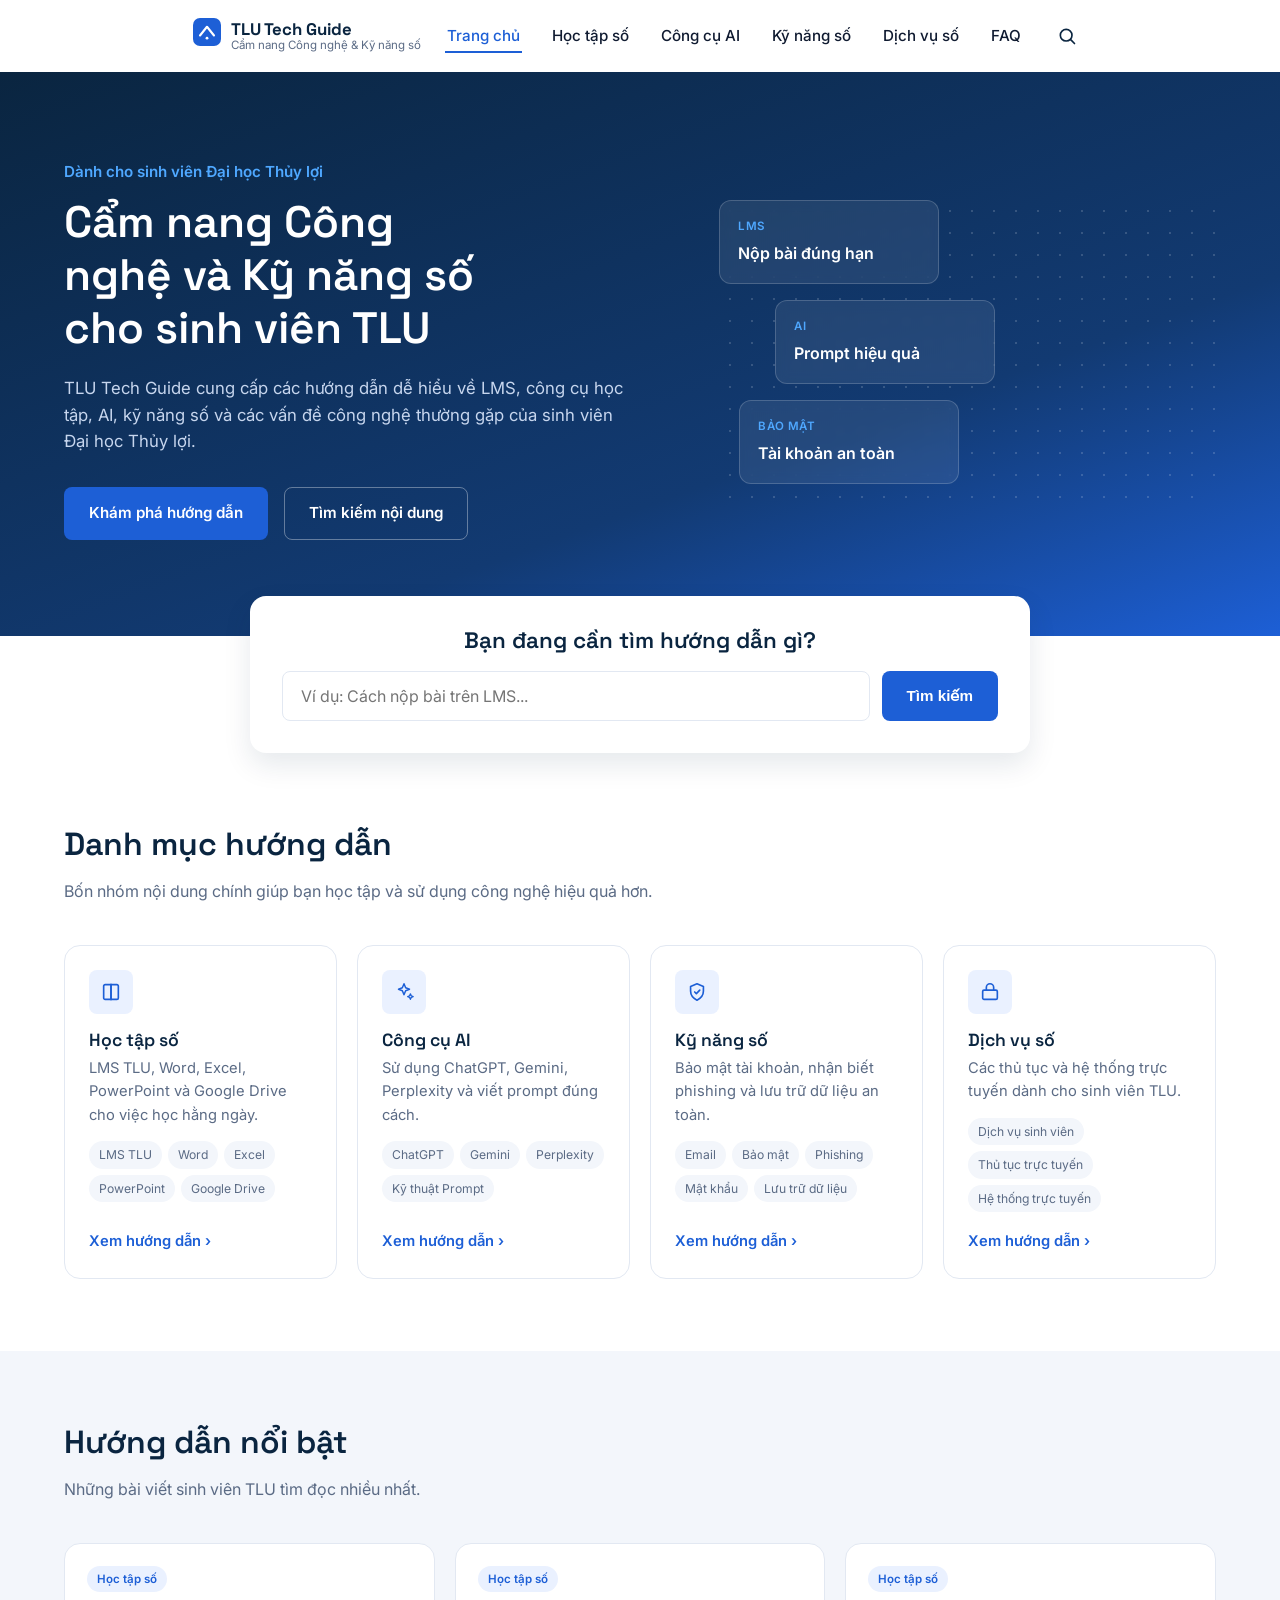
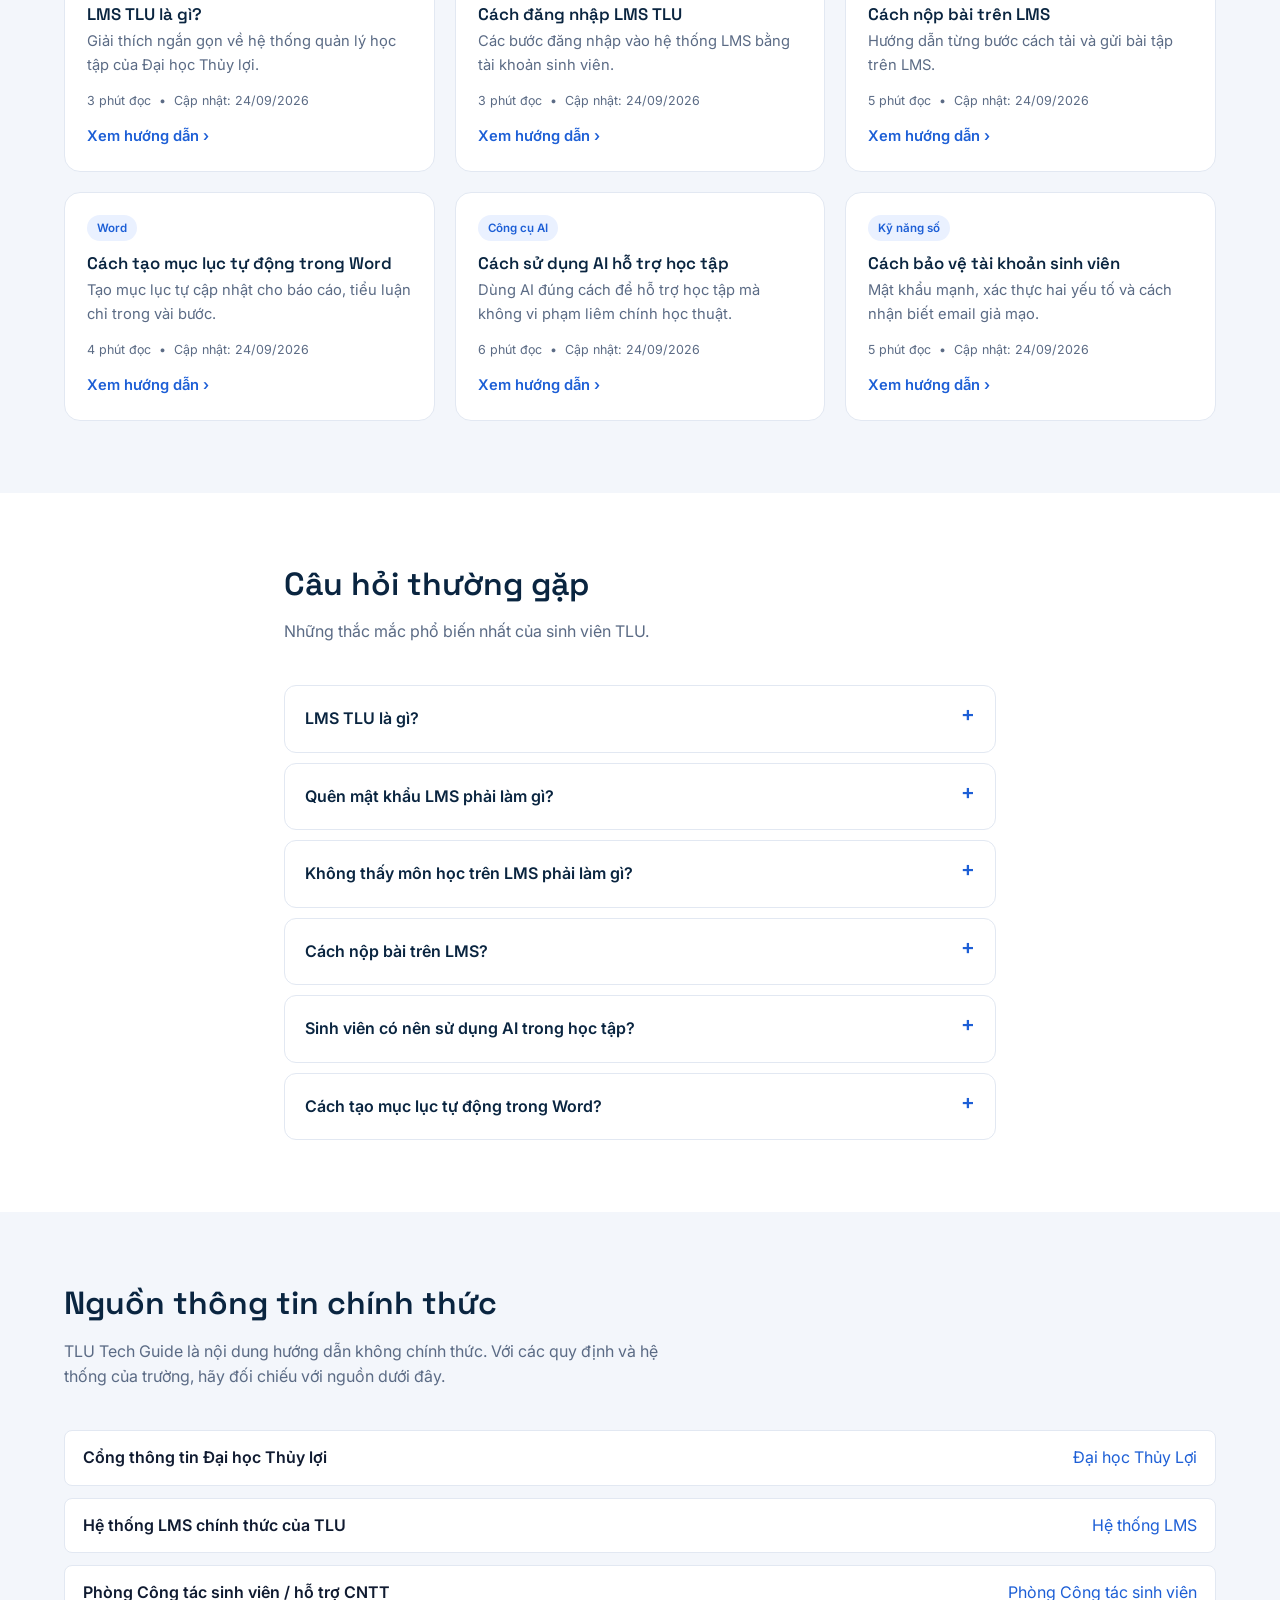
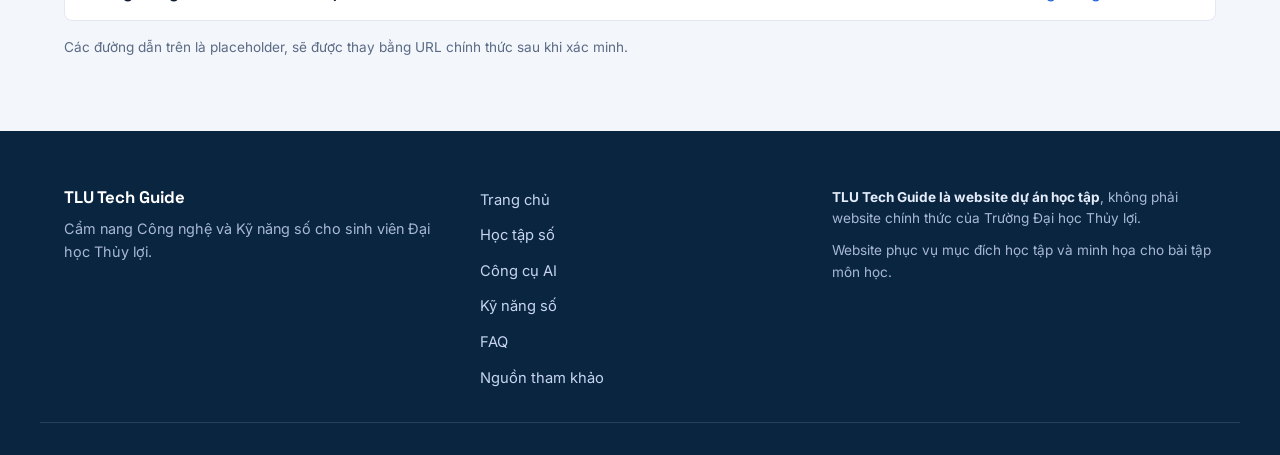
==== index.html @ 8a720990 "Initial website" ====
<!DOCTYPE html>
<html lang="vi">
<head>
  <meta charset="UTF-8">
  <meta name="viewport" content="width=device-width, initial-scale=1.0">
  <title>TLU Tech Guide – Cẩm nang Công nghệ và Kỹ năng số cho sinh viên Đại học Thủy lợi</title>
  <meta name="description" content="TLU Tech Guide cung cấp hướng dẫn dễ hiểu về LMS, Word, Excel, PowerPoint, công cụ AI và kỹ năng số dành cho sinh viên Đại học Thủy lợi.">
  <meta name="robots" content="index, follow">
  <link rel="canonical" href="https://tlu-tech-guide.example/index.html">
  <meta property="og:title" content="TLU Tech Guide – Cẩm nang Công nghệ và Kỹ năng số cho sinh viên TLU">
  <meta property="og:description" content="Hướng dẫn dễ hiểu về LMS, Word, Excel, PowerPoint, công cụ AI và kỹ năng số dành cho sinh viên Đại học Thủy lợi.">
  <meta property="og:type" content="website">
  <meta property="og:url" content="https://tlu-tech-guide.example/index.html">
  <meta property="og:image" content="https://tlu-tech-guide.example/images/og-image.png">
  <meta property="og:locale" content="vi_VN">
  <link rel="preconnect" href="https://fonts.googleapis.com">
  <link rel="preconnect" href="https://fonts.gstatic.com" crossorigin>
  <link href="https://fonts.googleapis.com/css2?family=Space+Grotesk:wght@500;600;700&family=Inter:wght@400;500;600;700&display=swap" rel="stylesheet">
  <link rel="stylesheet" href="css/style.css">

  <!-- Schema.org: WebSite + Organization (theo mục XVI đặc tả GEO) -->
  <script type="application/ld+json">
  {
    "@context": "https://schema.org",
    "@graph": [
      {
        "@type": "WebSite",
        "@id": "https://tlu-tech-guide.example/#website",
        "url": "https://tlu-tech-guide.example/index.html",
        "name": "TLU Tech Guide",
        "alternateName": "Cẩm nang Công nghệ và Kỹ năng số cho sinh viên Đại học Thủy lợi",
        "description": "TLU Tech Guide cung cấp các hướng dẫn dễ hiểu về LMS, công cụ học tập, AI, kỹ năng số và các vấn đề công nghệ thường gặp của sinh viên Đại học Thủy lợi.",
        "inLanguage": "vi",
        "publisher": { "@id": "https://tlu-tech-guide.example/#organization" }
      },
      {
        "@type": "Organization",
        "@id": "https://tlu-tech-guide.example/#organization",
        "name": "TLU Tech Guide",
        "url": "https://tlu-tech-guide.example/index.html",
        "description": "TLU Tech Guide là website dự án học tập, không phải website chính thức của Trường Đại học Thủy lợi."
      }
    ]
  }
  </script>
</head>
<body>

  <!-- ============ HEADER ============ -->
  <header class="site-header" id="siteHeader">
    <div class="container header-inner">
      <a href="index.html" class="logo">
        <span class="logo-mark" aria-hidden="true">
          <svg viewBox="0 0 32 32" width="28" height="28" fill="none">
            <rect width="32" height="32" rx="8" fill="#1D5FD6"/>
            <path d="M8 20 L16 10 L24 20" stroke="#fff" stroke-width="2.4" stroke-linecap="round" stroke-linejoin="round"/>
            <circle cx="16" cy="23" r="1.6" fill="#fff"/>
          </svg>
        </span>
        <span class="logo-text">
          <strong>TLU Tech Guide</strong>
          <small>Cẩm nang Công nghệ &amp; Kỹ năng số</small>
        </span>
      </a>

      <nav class="main-nav" id="mainNav" aria-label="Menu chính">
        <ul>
          <li><a href="index.html" aria-current="page">Trang chủ</a></li>
          <li><a href="pages/lms.html">Học tập số</a></li>
          <li><a href="pages/ai.html">Công cụ AI</a></li>
          <li><a href="pages/digital-skills.html">Kỹ năng số</a></li>
          <li><a href="pages/services.html">Dịch vụ số</a></li>
          <li><a href="pages/faq.html">FAQ</a></li>
        </ul>
      </nav>

      <div class="header-actions">
        <button class="icon-btn" id="searchToggle" aria-label="Mở tìm kiếm" aria-expanded="false" aria-controls="heroSearch">
          <svg viewBox="0 0 24 24" width="20" height="20" fill="none"><circle cx="11" cy="11" r="7" stroke="currentColor" stroke-width="2"/><path d="M21 21l-4.3-4.3" stroke="currentColor" stroke-width="2" stroke-linecap="round"/></svg>
        </button>
        <button class="hamburger" id="hamburgerBtn" aria-label="Mở menu" aria-expanded="false" aria-controls="mainNav">
          <span></span><span></span><span></span>
        </button>
      </div>
    </div>
  </header>

  <main id="mainContent">

    <!-- ============ HERO ============ -->
    <section class="hero">
      <div class="container hero-inner">
        <div class="hero-copy">
          <p class="hero-kicker">Dành cho sinh viên Đại học Thủy lợi</p>
          <h1>Cẩm nang Công nghệ và Kỹ năng số cho sinh viên TLU</h1>
          <p class="hero-desc">
            TLU Tech Guide cung cấp các hướng dẫn dễ hiểu về LMS, công cụ học tập,
            AI, kỹ năng số và các vấn đề công nghệ thường gặp của sinh viên Đại học Thủy lợi.
          </p>
          <div class="hero-cta">
            <a href="#categories" class="btn btn-primary">Khám phá hướng dẫn</a>
            <a href="#heroSearch" class="btn btn-ghost" id="heroSearchLink">Tìm kiếm nội dung</a>
          </div>
        </div>

        <div class="hero-visual" aria-hidden="true">
          <div class="hero-card hero-card--lms">
            <span class="hero-card-label">LMS</span>
            <span class="hero-card-title">Nộp bài đúng hạn</span>
          </div>
          <div class="hero-card hero-card--ai">
            <span class="hero-card-label">AI</span>
            <span class="hero-card-title">Prompt hiệu quả</span>
          </div>
          <div class="hero-card hero-card--sec">
            <span class="hero-card-label">Bảo mật</span>
            <span class="hero-card-title">Tài khoản an toàn</span>
          </div>
          <div class="hero-grid-dots"></div>
        </div>
      </div>
    </section>

    <!-- ============ SEARCH BOX ============ -->
    <section class="search-section" id="heroSearch" aria-labelledby="searchTitle">
      <div class="container">
        <div class="search-box">
          <h2 id="searchTitle">Bạn đang cần tìm hướng dẫn gì?</h2>
          <form class="search-form" id="searchForm" role="search">
            <label for="searchInput" class="sr-only">Tìm kiếm hướng dẫn</label>
            <input
              type="search"
              id="searchInput"
              name="q"
              placeholder="Ví dụ: Cách nộp bài trên LMS..."
              autocomplete="off">
            <button type="submit" class="btn btn-primary">
              Tìm kiếm
            </button>
          </form>
          <div class="search-results" id="searchResults" hidden></div>
        </div>
      </div>
    </section>

    <!-- ============ DANH MỤC CHÍNH ============ -->
    <section class="section" id="categories" aria-labelledby="categoriesTitle">
      <div class="container">
        <div class="section-head">
          <h2 id="categoriesTitle">Danh mục hướng dẫn</h2>
          <p>Bốn nhóm nội dung chính giúp bạn học tập và sử dụng công nghệ hiệu quả hơn.</p>
        </div>

        <div class="category-grid">
          <article class="category-card">
            <span class="category-icon" style="--icon-bg:#EAF1FF; --icon-fg:#1D5FD6;" aria-hidden="true">
              <svg viewBox="0 0 24 24" width="22" height="22" fill="none"><path d="M4 5.5C4 4.7 4.7 4 5.5 4H12v16H5.5C4.7 20 4 19.3 4 18.5V5.5Z" stroke="currentColor" stroke-width="1.8"/><path d="M20 5.5c0-.8-.7-1.5-1.5-1.5H12v16h6.5c.8 0 1.5-.7 1.5-1.5V5.5Z" stroke="currentColor" stroke-width="1.8"/></svg>
            </span>
            <h3>Học tập số</h3>
            <p>LMS TLU, Word, Excel, PowerPoint và Google Drive cho việc học hằng ngày.</p>
            <ul class="category-list">
              <li><a href="pages/lms.html">LMS TLU</a></li><li><a href="pages/word.html">Word</a></li><li><a href="pages/excel.html">Excel</a></li><li><a href="pages/powerpoint.html">PowerPoint</a></li><li><a href="pages/digital-skills.html#sao-luu-du-lieu">Google Drive</a></li>
            </ul>
            <a href="pages/lms.html" class="card-link">Xem hướng dẫn <span aria-hidden="true">›</span></a>
          </article>

          <article class="category-card">
            <span class="category-icon" style="--icon-bg:#EAF1FF; --icon-fg:#1D5FD6;" aria-hidden="true">
              <svg viewBox="0 0 24 24" width="22" height="22" fill="none"><path d="M12 3l1.8 4.4L18 9l-4.2 1.6L12 15l-1.8-4.4L6 9l4.2-1.6L12 3Z" stroke="currentColor" stroke-width="1.6" stroke-linejoin="round"/><path d="M19 14l.9 2.1L22 17l-2.1.9L19 20l-.9-2.1L16 17l2.1-.9L19 14Z" stroke="currentColor" stroke-width="1.4" stroke-linejoin="round"/></svg>
            </span>
            <h3>Công cụ AI</h3>
            <p>Sử dụng ChatGPT, Gemini, Perplexity và viết prompt đúng cách.</p>
            <ul class="category-list">
              <li><a href="pages/ai.html#ai-giup-gi">ChatGPT</a></li><li><a href="pages/ai.html#ai-giup-gi">Gemini</a></li><li><a href="pages/ai.html#ai-giup-gi">Perplexity</a></li><li><a href="pages/ai.html#viet-prompt">Kỹ thuật Prompt</a></li>
            </ul>
            <a href="pages/ai.html" class="card-link">Xem hướng dẫn <span aria-hidden="true">›</span></a>
          </article>

          <article class="category-card">
            <span class="category-icon" style="--icon-bg:#EAF1FF; --icon-fg:#1D5FD6;" aria-hidden="true">
              <svg viewBox="0 0 24 24" width="22" height="22" fill="none"><path d="M12 3l7 3v5c0 4.5-3 8-7 10-4-2-7-5.5-7-10V6l7-3Z" stroke="currentColor" stroke-width="1.8" stroke-linejoin="round"/><path d="M9.5 12l1.8 1.8L15 10" stroke="currentColor" stroke-width="1.8" stroke-linecap="round" stroke-linejoin="round"/></svg>
            </span>
            <h3>Kỹ năng số</h3>
            <p>Bảo mật tài khoản, nhận biết phishing và lưu trữ dữ liệu an toàn.</p>
            <ul class="category-list">
              <li><a href="pages/digital-skills.html#nhan-biet-phishing">Email</a></li><li><a href="pages/digital-skills.html#xac-thuc-hai-yeu-to">Bảo mật</a></li><li><a href="pages/digital-skills.html#nhan-biet-phishing">Phishing</a></li><li><a href="pages/digital-skills.html#mat-khau-manh">Mật khẩu</a></li><li><a href="pages/digital-skills.html#sao-luu-du-lieu">Lưu trữ dữ liệu</a></li>
            </ul>
            <a href="pages/digital-skills.html" class="card-link">Xem hướng dẫn <span aria-hidden="true">›</span></a>
          </article>

          <article class="category-card">
            <span class="category-icon" style="--icon-bg:#EAF1FF; --icon-fg:#1D5FD6;" aria-hidden="true">
              <svg viewBox="0 0 24 24" width="22" height="22" fill="none"><rect x="4" y="10" width="16" height="10" rx="1.5" stroke="currentColor" stroke-width="1.8"/><path d="M8 10V7a4 4 0 0 1 8 0v3" stroke="currentColor" stroke-width="1.8"/></svg>
            </span>
            <h3>Dịch vụ số</h3>
            <p>Các thủ tục và hệ thống trực tuyến dành cho sinh viên TLU.</p>
            <ul class="category-list">
              <li><a href="pages/services.html#dich-vu-sinh-vien">Dịch vụ sinh viên</a></li><li><a href="pages/services.html#thu-tuc-truc-tuyen">Thủ tục trực tuyến</a></li><li><a href="pages/services.html#he-thong-truc-tuyen">Hệ thống trực tuyến</a></li>
            </ul>
            <a href="pages/services.html" class="card-link">Xem hướng dẫn <span aria-hidden="true">›</span></a>
          </article>
        </div>
      </div>
    </section>

    <!-- ============ HƯỚNG DẪN NỔI BẬT ============ -->
    <section class="section section-alt" id="featured" aria-labelledby="featuredTitle">
      <div class="container">
        <div class="section-head">
          <h2 id="featuredTitle">Hướng dẫn nổi bật</h2>
          <p>Những bài viết sinh viên TLU tìm đọc nhiều nhất.</p>
        </div>

        <div class="guide-grid" id="guideGrid">
          <!-- Cards được liệt kê tĩnh tại đây; đồng thời là dữ liệu để JS tìm kiếm -->
          <article class="guide-card" data-category="Học tập số" data-title="LMS TLU là gì?" data-keywords="lms tlu hệ thống học tập trực tuyến" data-url="pages/lms.html">
            <span class="guide-tag">Học tập số</span>
            <h3><a href="pages/lms.html">LMS TLU là gì?</a></h3>
            <p>Giải thích ngắn gọn về hệ thống quản lý học tập của Đại học Thủy lợi.</p>
            <div class="guide-meta">
              <span>3 phút đọc</span><span aria-hidden="true">•</span><span>Cập nhật: 24/09/2026</span>
            </div>
            <a href="pages/lms.html" class="card-link">Xem hướng dẫn <span aria-hidden="true">›</span></a>
          </article>

          <article class="guide-card" data-category="Học tập số" data-title="Cách đăng nhập LMS TLU" data-keywords="lms đăng nhập tài khoản sinh viên" data-url="pages/lms.html">
            <span class="guide-tag">Học tập số</span>
            <h3><a href="pages/lms.html">Cách đăng nhập LMS TLU</a></h3>
            <p>Các bước đăng nhập vào hệ thống LMS bằng tài khoản sinh viên.</p>
            <div class="guide-meta">
              <span>3 phút đọc</span><span aria-hidden="true">•</span><span>Cập nhật: 24/09/2026</span>
            </div>
            <a href="pages/lms.html" class="card-link">Xem hướng dẫn <span aria-hidden="true">›</span></a>
          </article>

          <article class="guide-card" data-category="Học tập số" data-title="Cách nộp bài trên LMS" data-keywords="nộp bài lms bài tập upload" data-url="pages/lms.html">
            <span class="guide-tag">Học tập số</span>
            <h3><a href="pages/lms.html">Cách nộp bài trên LMS</a></h3>
            <p>Hướng dẫn từng bước cách tải và gửi bài tập trên LMS.</p>
            <div class="guide-meta">
              <span>5 phút đọc</span><span aria-hidden="true">•</span><span>Cập nhật: 24/09/2026</span>
            </div>
            <a href="pages/lms.html" class="card-link">Xem hướng dẫn <span aria-hidden="true">›</span></a>
          </article>

          <article class="guide-card" data-category="Word" data-title="Cách tạo mục lục tự động trong Word" data-keywords="word mục lục tự động table of contents" data-url="pages/word.html">
            <span class="guide-tag">Word</span>
            <h3><a href="pages/word.html">Cách tạo mục lục tự động trong Word</a></h3>
            <p>Tạo mục lục tự cập nhật cho báo cáo, tiểu luận chỉ trong vài bước.</p>
            <div class="guide-meta">
              <span>4 phút đọc</span><span aria-hidden="true">•</span><span>Cập nhật: 24/09/2026</span>
            </div>
            <a href="pages/word.html" class="card-link">Xem hướng dẫn <span aria-hidden="true">›</span></a>
          </article>

          <article class="guide-card" data-category="Công cụ AI" data-title="Cách sử dụng AI hỗ trợ học tập" data-keywords="ai chatgpt gemini học tập prompt" data-url="pages/ai.html">
            <span class="guide-tag">Công cụ AI</span>
            <h3><a href="pages/ai.html">Cách sử dụng AI hỗ trợ học tập</a></h3>
            <p>Dùng AI đúng cách để hỗ trợ học tập mà không vi phạm liêm chính học thuật.</p>
            <div class="guide-meta">
              <span>6 phút đọc</span><span aria-hidden="true">•</span><span>Cập nhật: 24/09/2026</span>
            </div>
            <a href="pages/ai.html" class="card-link">Xem hướng dẫn <span aria-hidden="true">›</span></a>
          </article>

          <article class="guide-card" data-category="Kỹ năng số" data-title="Cách bảo vệ tài khoản sinh viên" data-keywords="bảo mật tài khoản mật khẩu phishing xác thực hai yếu tố" data-url="pages/digital-skills.html">
            <span class="guide-tag">Kỹ năng số</span>
            <h3><a href="pages/digital-skills.html">Cách bảo vệ tài khoản sinh viên</a></h3>
            <p>Mật khẩu mạnh, xác thực hai yếu tố và cách nhận biết email giả mạo.</p>
            <div class="guide-meta">
              <span>5 phút đọc</span><span aria-hidden="true">•</span><span>Cập nhật: 24/09/2026</span>
            </div>
            <a href="pages/digital-skills.html" class="card-link">Xem hướng dẫn <span aria-hidden="true">›</span></a>
          </article>
        </div>
      </div>
    </section>

    <!-- ============ FAQ ============ -->
    <section class="section" id="faq" aria-labelledby="faqTitle">
      <div class="container container-narrow">
        <div class="section-head">
          <h2 id="faqTitle">Câu hỏi thường gặp</h2>
          <p>Những thắc mắc phổ biến nhất của sinh viên TLU.</p>
        </div>

        <div class="faq-list" id="faqList">
          <details class="faq-item" data-keywords="lms tlu là gì">
            <summary>LMS TLU là gì?</summary>
            <p>LMS TLU là hệ thống quản lý học tập trực tuyến của Đại học Thủy lợi, nơi sinh viên xem tài liệu, làm bài tập và theo dõi môn học. <em>[CẦN XÁC MINH VỚI NGUỒN CHÍNH THỨC]</em></p>
          </details>
          <details class="faq-item" data-keywords="quên mật khẩu lms">
            <summary>Quên mật khẩu LMS phải làm gì?</summary>
            <p>Sử dụng chức năng khôi phục mật khẩu trên trang đăng nhập LMS, hoặc liên hệ đơn vị hỗ trợ CNTT của trường. <em>[CẦN XÁC MINH VỚI NGUỒN CHÍNH THỨC]</em></p>
          </details>
          <details class="faq-item" data-keywords="không thấy môn học lms">
            <summary>Không thấy môn học trên LMS phải làm gì?</summary>
            <p>Kiểm tra lại thời khóa biểu, tải lại trang, hoặc liên hệ giảng viên/phòng đào tạo nếu môn học vẫn chưa hiển thị.</p>
          </details>
          <details class="faq-item" data-keywords="cách nộp bài lms">
            <summary>Cách nộp bài trên LMS?</summary>
            <p>Vào đúng môn học, chọn bài tập cần nộp, tải file lên và xác nhận nộp bài trước thời hạn quy định.</p>
          </details>
          <details class="faq-item" data-keywords="sinh viên có nên sử dụng ai">
            <summary>Sinh viên có nên sử dụng AI trong học tập?</summary>
            <p>Có thể, nếu dùng để hỗ trợ hiểu bài và tra cứu. Không nên dùng AI để làm thay toàn bộ bài tập, và luôn kiểm tra lại thông tin AI cung cấp.</p>
          </details>
          <details class="faq-item" data-keywords="mục lục tự động word">
            <summary>Cách tạo mục lục tự động trong Word?</summary>
            <p>Đặt Heading cho các tiêu đề, sau đó vào thẻ References &gt; Table of Contents để chèn mục lục tự động.</p>
          </details>
        </div>
      </div>
    </section>

    <!-- ============ NGUỒN THÔNG TIN CHÍNH THỨC ============ -->
    <section class="section section-alt" id="official-sources" aria-labelledby="sourcesTitle">
      <div class="container">
        <div class="section-head">
          <h2 id="sourcesTitle">Nguồn thông tin chính thức</h2>
          <p>TLU Tech Guide là nội dung hướng dẫn không chính thức. Với các quy định và hệ thống của trường, hãy đối chiếu với nguồn dưới đây.</p>
        </div>

        <ul class="source-list">
          <li>
            <span class="source-name">Cổng thông tin Đại học Thủy lợi</span>
            <a href="https://tlu.edu.vn/">Đại học Thủy Lợi</a>
          </li>
          <li>
            <span class="source-name">Hệ thống LMS chính thức của TLU</span>
            <a href="https://lms.tlu.edu.vn/login/index.php">Hệ thống LMS</a>
          </li>
          <li>
            <span class="source-name">Phòng Công tác sinh viên / hỗ trợ CNTT</span>
            <a href="https://tlu.edu.vn/phong-cong-tac-chinh-tri-va-quan-ly-sinh-vien-42888/">Phòng Công tác sinh viên</a>
          </li>
        </ul>
        <p class="source-note">Các đường dẫn trên là placeholder, sẽ được thay bằng URL chính thức sau khi xác minh.</p>
      </div>
    </section>

  </main>

  <!-- ============ FOOTER ============ -->
  <footer class="site-footer">
    <div class="container footer-inner">
      <div class="footer-brand">
        <span class="logo-text">
          <strong>TLU Tech Guide</strong>
        </span>
        <p>Cẩm nang Công nghệ và Kỹ năng số cho sinh viên Đại học Thủy lợi.</p>
      </div>

      <nav class="footer-nav" aria-label="Liên kết footer">
        <ul>
          <li><a href="index.html">Trang chủ</a></li>
          <li><a href="pages/lms.html">Học tập số</a></li>
          <li><a href="pages/ai.html">Công cụ AI</a></li>
          <li><a href="pages/digital-skills.html">Kỹ năng số</a></li>
          <li><a href="pages/faq.html">FAQ</a></li>
          <li><a href="pages/sources.html">Nguồn tham khảo</a></li>
        </ul>
      </nav>

      <div class="footer-disclaimer">
        <p><strong>TLU Tech Guide là website dự án học tập</strong>, không phải website chính thức của Trường Đại học Thủy lợi.</p>
        <p>Website phục vụ mục đích học tập và minh họa cho bài tập môn học.</p>
      </div>
    </div>
  </footer>

  <script src="js/data.js"></script>
  <script src="js/script.js"></script>
</body>
</html>
---- css/style.css ----
/* ==========================================================================
   TLU TECH GUIDE — style.css
   Mục lục:
   1. Reset & biến (variables)
   2. Bố cục chung (container, section)
   3. Header & navigation
   4. Hero section
   5. Search box
   6. Category cards
   7. Guide cards (hướng dẫn nổi bật)
   8. FAQ accordion
   9. Official sources
   10. Footer
   11. Buttons & tiện ích dùng chung
   12. Responsive (tablet / mobile)
   ========================================================================== */

/* 1. RESET & BIẾN
   ========================================================================== */
:root {
  /* Màu chủ đạo: xanh dương + trắng (theo yêu cầu đề bài) */
  --color-navy: #0A2540;      /* nền tối, header/footer */
  --color-blue: #1D5FD6;      /* màu nhấn chính (CTA, link) */
  --color-sky: #4FA8FF;       /* màu nhấn phụ, hover */
  --color-bg: #F3F6FB;        /* nền xám xanh rất nhạt */
  --color-white: #FFFFFF;
  --color-ink: #101B31;       /* màu chữ chính */
  --color-muted: #5B6B85;     /* màu chữ phụ */
  --color-border: #E2E8F2;

  --font-head: 'Space Grotesk', 'Inter', sans-serif;
  --font-body: 'Inter', -apple-system, BlinkMacSystemFont, sans-serif;

  --radius-sm: 8px;
  --radius-md: 12px;
  --radius-lg: 16px;

  --shadow-sm: 0 1px 3px rgba(10, 37, 64, 0.08);
  --shadow-md: 0 12px 28px rgba(10, 37, 64, 0.10);

  --container-w: 1200px;
  --header-h: 72px;
}

* , *::before, *::after { box-sizing: border-box; }

html { scroll-behavior: smooth; scroll-padding-top: calc(var(--header-h) + 12px); }

body {
  margin: 0;
  font-family: var(--font-body);
  color: var(--color-ink);
  background: var(--color-white);
  line-height: 1.6;
  -webkit-font-smoothing: antialiased;
}

h1, h2, h3, h4 {
  font-family: var(--font-head);
  color: var(--color-navy);
  line-height: 1.2;
  margin: 0 0 0.5em;
  font-weight: 600;
}

p { margin: 0 0 1em; color: var(--color-muted); }
ul { list-style: none; margin: 0; padding: 0; }
a { color: var(--color-blue); text-decoration: none; }
a:hover { color: var(--color-sky); }
img { max-width: 100%; display: block; }

/* Focus state rõ ràng cho bàn phím (accessibility) */
a:focus-visible,
button:focus-visible,
input:focus-visible,
summary:focus-visible {
  outline: 3px solid var(--color-sky);
  outline-offset: 2px;
}

.sr-only {
  position: absolute;
  width: 1px; height: 1px;
  padding: 0; margin: -1px;
  overflow: hidden;
  clip: rect(0,0,0,0);
  white-space: nowrap;
  border: 0;
}

/* 2. BỐ CỤC CHUNG
   ========================================================================== */
.container {
  max-width: var(--container-w);
  margin: 0 auto;
  padding: 0 24px;
}
.container-narrow { max-width: 760px; }

.section { padding: 72px 0; }
.section-alt { background: var(--color-bg); }

.section-head { max-width: 640px; margin-bottom: 40px; }
.section-head h2 { font-size: 2rem; }
.section-head p { margin: 0; }

/* 3. HEADER & NAVIGATION
   ========================================================================== */
.site-header {
  position: sticky;
  top: 0;
  z-index: 100;
  height: var(--header-h);
  display: flex;
  align-items: center;
  background: rgba(255, 255, 255, 0.92);
  backdrop-filter: blur(8px);
  border-bottom: 1px solid transparent;
  transition: box-shadow .2s ease, border-color .2s ease;
}
.site-header.is-scrolled {
  border-color: var(--color-border);
  box-shadow: var(--shadow-sm);
}

.header-inner {
  display: flex;
  align-items: center;
  justify-content: space-between;
  gap: 24px;
}

.logo {
  display: flex;
  align-items: center;
  gap: 10px;
}
.logo-text { display: flex; flex-direction: column; line-height: 1.2; }
.logo-text strong {
  font-family: var(--font-head);
  color: var(--color-navy);
  font-size: 1.05rem;
}
.logo-text small { color: var(--color-muted); font-size: 0.72rem; }

.main-nav ul {
  display: flex;
  gap: 28px;
}
.main-nav a {
  color: var(--color-ink);
  font-weight: 500;
  font-size: 0.95rem;
  padding: 6px 2px;
  border-bottom: 2px solid transparent;
}
.main-nav a:hover,
.main-nav a[aria-current="page"] {
  color: var(--color-blue);
  border-bottom-color: var(--color-blue);
}

.header-actions { display: flex; align-items: center; gap: 8px; }

.icon-btn {
  background: none;
  border: none;
  color: var(--color-navy);
  width: 40px; height: 40px;
  display: inline-flex; align-items: center; justify-content: center;
  border-radius: var(--radius-sm);
  cursor: pointer;
}
.icon-btn:hover { background: var(--color-bg); }

.hamburger {
  display: none;
  flex-direction: column;
  justify-content: center;
  gap: 5px;
  width: 40px; height: 40px;
  background: none;
  border: none;
  cursor: pointer;
}
.hamburger span {
  display: block;
  width: 22px; height: 2px;
  background: var(--color-navy);
  border-radius: 2px;
  transition: transform .2s ease, opacity .2s ease;
}
.hamburger[aria-expanded="true"] span:nth-child(1) { transform: translateY(7px) rotate(45deg); }
.hamburger[aria-expanded="true"] span:nth-child(2) { opacity: 0; }
.hamburger[aria-expanded="true"] span:nth-child(3) { transform: translateY(-7px) rotate(-45deg); }

/* 4. HERO
   ========================================================================== */
.hero {
  background: linear-gradient(160deg, var(--color-navy) 0%, #123a72 65%, var(--color-blue) 100%);
  color: var(--color-white);
  padding: 88px 0 96px;
}
.hero-inner {
  display: grid;
  grid-template-columns: 1.1fr 0.9fr;
  gap: 48px;
  align-items: center;
}
.hero-kicker {
  color: var(--color-sky);
  font-weight: 600;
  font-size: 0.95rem;
  margin-bottom: 12px;
}
.hero h1 {
  color: var(--color-white);
  font-size: clamp(2rem, 4vw, 2.75rem);
  max-width: 16ch;
  margin-bottom: 20px;
}
.hero-desc {
  color: #C7D6EE;
  max-width: 52ch;
  font-size: 1.05rem;
  margin-bottom: 32px;
}
.hero-cta { display: flex; gap: 16px; flex-wrap: wrap; }

.hero-visual {
  position: relative;
  min-height: 280px;
}
.hero-grid-dots {
  position: absolute;
  inset: 0;
  background-image: radial-gradient(rgba(255,255,255,0.16) 1.5px, transparent 1.5px);
  background-size: 22px 22px;
  border-radius: var(--radius-lg);
  z-index: 0;
}
.hero-card {
  position: relative;
  z-index: 1;
  background: rgba(255,255,255,0.08);
  border: 1px solid rgba(255,255,255,0.18);
  backdrop-filter: blur(6px);
  border-radius: var(--radius-md);
  padding: 16px 18px;
  width: 220px;
  display: flex;
  flex-direction: column;
  gap: 6px;
  margin-bottom: 16px;
}
.hero-card-label {
  font-size: 0.72rem;
  text-transform: uppercase;
  letter-spacing: 0.04em;
  color: var(--color-sky);
  font-weight: 600;
}
.hero-card-title { color: var(--color-white); font-weight: 600; }
.hero-card--ai { margin-left: 56px; }
.hero-card--sec { margin-left: 20px; }

/* 5. SEARCH BOX
   ========================================================================== */
.search-section { margin-top: -40px; position: relative; z-index: 5; }
.search-box {
  background: var(--color-white);
  border-radius: var(--radius-lg);
  box-shadow: var(--shadow-md);
  padding: 32px;
  max-width: 780px;
  margin: 0 auto;
  text-align: center;
}
.search-box h2 { font-size: 1.4rem; }
.search-form {
  display: flex;
  gap: 12px;
  margin-top: 16px;
}
.search-form input {
  flex: 1;
  padding: 14px 18px;
  border: 1px solid var(--color-border);
  border-radius: var(--radius-sm);
  font-size: 1rem;
  font-family: var(--font-body);
}
.search-form input:focus {
  border-color: var(--color-blue);
  outline: none;
  box-shadow: 0 0 0 3px rgba(29, 95, 214, 0.15);
}

.search-results {
  margin-top: 20px;
  text-align: left;
  border-top: 1px solid var(--color-border);
  padding-top: 16px;
}
.search-results ul { display: flex; flex-direction: column; gap: 10px; }
.search-results li a {
  display: block;
  padding: 10px 14px;
  border-radius: var(--radius-sm);
  background: var(--color-bg);
  color: var(--color-ink);
  font-weight: 500;
}
.search-results li a:hover { background: #E7EEFA; }
.search-results li span {
  display: block;
  font-size: 0.78rem;
  color: var(--color-blue);
  font-weight: 600;
  margin-bottom: 2px;
}
.search-empty { color: var(--color-muted); font-size: 0.95rem; }

/* 6. CATEGORY CARDS
   ========================================================================== */
.category-grid {
  display: grid;
  grid-template-columns: repeat(4, 1fr);
  gap: 20px;
}
.category-card {
  background: var(--color-white);
  border: 1px solid var(--color-border);
  border-radius: var(--radius-lg);
  padding: 24px;
  display: flex;
  flex-direction: column;
}
.category-icon {
  width: 44px; height: 44px;
  border-radius: var(--radius-sm);
  display: flex; align-items: center; justify-content: center;
  background: var(--icon-bg);
  color: var(--icon-fg);
  margin-bottom: 16px;
}
.category-card h3 { font-size: 1.1rem; margin-bottom: 6px; }
.category-card p { font-size: 0.92rem; margin-bottom: 14px; }
.category-list {
  display: flex;
  flex-wrap: wrap;
  gap: 6px;
  margin-bottom: 18px;
}
.category-list li {
  font-size: 0.76rem;
  background: var(--color-bg);
  border-radius: 999px;
}
.category-list li a {
  display: block;
  color: var(--color-muted);
  padding: 4px 10px;
}
.category-list li a:hover { color: var(--color-blue); }
.card-link {
  margin-top: auto;
  font-weight: 600;
  font-size: 0.92rem;
  display: inline-flex;
  align-items: center;
  gap: 4px;
}

/* 7. GUIDE CARDS
   ========================================================================== */
.guide-grid {
  display: grid;
  grid-template-columns: repeat(3, 1fr);
  gap: 20px;
}
.guide-card {
  background: var(--color-white);
  border: 1px solid var(--color-border);
  border-radius: var(--radius-lg);
  padding: 22px;
  display: flex;
  flex-direction: column;
}
.guide-tag {
  align-self: flex-start;
  background: #EAF1FF;
  color: var(--color-blue);
  font-size: 0.72rem;
  font-weight: 600;
  padding: 4px 10px;
  border-radius: 999px;
  margin-bottom: 12px;
}
.guide-card h3 { font-size: 1.05rem; margin-bottom: 6px; }
.guide-card h3 a { color: var(--color-navy); }
.guide-card p { font-size: 0.92rem; margin-bottom: 14px; }
.guide-meta {
  display: flex;
  gap: 8px;
  font-size: 0.78rem;
  color: var(--color-muted);
  margin-bottom: 14px;
}

/* 8. FAQ ACCORDION
   ========================================================================== */
.faq-list { display: flex; flex-direction: column; gap: 10px; }
.faq-item {
  background: var(--color-white);
  border: 1px solid var(--color-border);
  border-radius: var(--radius-md);
  padding: 6px 20px;
}
.faq-item summary {
  cursor: pointer;
  font-weight: 600;
  color: var(--color-navy);
  padding: 14px 28px 14px 0;
  list-style: none;
  position: relative;
}
.faq-item summary::-webkit-details-marker { display: none; }
.faq-item summary::after {
  content: '+';
  position: absolute;
  right: 0; top: 12px;
  font-size: 1.3rem;
  color: var(--color-blue);
  line-height: 1;
}
.faq-item[open] summary::after { content: '−'; }
.faq-item p { padding-bottom: 16px; margin: 0; }

/* 9. OFFICIAL SOURCES
   ========================================================================== */
.source-list {
  display: flex;
  flex-direction: column;
  gap: 12px;
  margin-bottom: 16px;
}
.source-list li {
  background: var(--color-white);
  border: 1px solid var(--color-border);
  border-radius: var(--radius-sm);
  padding: 14px 18px;
  display: flex;
  justify-content: space-between;
  align-items: center;
  gap: 16px;
  flex-wrap: wrap;
}
.source-name { font-weight: 600; color: var(--color-ink); }
.source-note { font-size: 0.85rem; color: var(--color-muted); margin: 0; }

/* 10. FOOTER
   ========================================================================== */
.site-footer {
  background: var(--color-navy);
  color: #B9C6DD;
  padding: 56px 0 32px;
}
.footer-inner {
  display: grid;
  grid-template-columns: 1.2fr 1fr 1.2fr;
  gap: 32px;
  padding-bottom: 32px;
  border-bottom: 1px solid rgba(255,255,255,0.12);
}
.footer-brand .logo-text strong { color: var(--color-white); }
.footer-brand p { color: #A8B8D3; font-size: 0.9rem; margin-top: 10px; }
.footer-nav ul { display: flex; flex-direction: column; gap: 10px; }
.footer-nav a { color: #C7D6EE; font-size: 0.92rem; }
.footer-nav a:hover { color: var(--color-white); }
.footer-disclaimer p {
  color: #A8B8D3;
  font-size: 0.85rem;
  margin-bottom: 10px;
}
.footer-disclaimer strong { color: #E4ECFA; }

.site-footer .container > p {
  padding-top: 20px;
  font-size: 0.8rem;
  color: #7E8FAC;
}

/* 11. BUTTONS & TIỆN ÍCH
   ========================================================================== */
.btn {
  display: inline-flex;
  align-items: center;
  justify-content: center;
  padding: 13px 24px;
  border-radius: var(--radius-sm);
  font-weight: 600;
  font-size: 0.95rem;
  border: 1px solid transparent;
  cursor: pointer;
  transition: background .15s ease, border-color .15s ease, color .15s ease;
}
.btn-primary {
  background: var(--color-blue);
  color: var(--color-white);
}
.btn-primary:hover { background: #164cb0; color: var(--color-white); }
.btn-ghost {
  background: transparent;
  border-color: rgba(255,255,255,0.35);
  color: var(--color-white);
}
.btn-ghost:hover { border-color: var(--color-white); color: var(--color-white); background: rgba(255,255,255,0.08); }
.search-form .btn-primary { border-radius: var(--radius-sm); }

/* 12. SEARCH PANEL (dùng ở các trang không có hero search) & BREADCRUMB
   ========================================================================== */
.search-panel {
  position: absolute;
  top: var(--header-h);
  right: 24px;
  width: min(420px, calc(100vw - 48px));
  background: var(--color-white);
  border: 1px solid var(--color-border);
  border-radius: var(--radius-md);
  box-shadow: var(--shadow-md);
  padding: 16px;
  z-index: 90;
}
.search-panel input {
  width: 100%;
  padding: 12px 14px;
  border: 1px solid var(--color-border);
  border-radius: var(--radius-sm);
  font-family: var(--font-body);
  font-size: 0.95rem;
}
.search-panel input:focus {
  border-color: var(--color-blue);
  outline: none;
  box-shadow: 0 0 0 3px rgba(29, 95, 214, 0.15);
}
.search-panel .search-results { border-top: none; margin-top: 12px; padding-top: 0; }
.search-panel .search-results:empty { margin-top: 0; }

.breadcrumb-bar { padding: 20px 0 0; }
.breadcrumb { font-size: 0.85rem; color: var(--color-muted); display: flex; gap: 6px; flex-wrap: wrap; }
.breadcrumb a { color: var(--color-muted); }
.breadcrumb a:hover { color: var(--color-blue); }
.breadcrumb [aria-current="page"] { color: var(--color-ink); font-weight: 500; }

/* 13. ARTICLE (trang nội dung: LMS, Word, Excel, PowerPoint, AI, Kỹ năng số...)
   ========================================================================== */
.article { padding: 24px 0 80px; }
.article-category {
  display: inline-block;
  background: #EAF1FF;
  color: var(--color-blue);
  font-size: 0.76rem;
  font-weight: 600;
  padding: 4px 12px;
  border-radius: 999px;
  margin-bottom: 14px;
}
.article h1 { font-size: clamp(1.6rem, 3vw, 2.1rem); margin-bottom: 10px; }
.article-meta { font-size: 0.85rem; color: var(--color-muted); margin-bottom: 24px; }
.article h2 {
  font-size: 1.3rem;
  margin-top: 40px;
  padding-top: 12px;
  border-top: 1px solid var(--color-border);
}
.article h2:first-of-type { border-top: none; padding-top: 0; margin-top: 32px; }
.article ul, .article ol { color: var(--color-muted); padding-left: 22px; margin-bottom: 1em; }
.article ul { list-style: disc; }
.article ol.steps-list { list-style: none; padding-left: 0; counter-reset: step; }
.article ol.steps-list li {
  counter-increment: step;
  position: relative;
  padding: 12px 0 12px 44px;
  border-bottom: 1px solid var(--color-border);
}
.article ol.steps-list li:last-child { border-bottom: none; }
.article ol.steps-list li::before {
  content: counter(step);
  position: absolute;
  left: 0; top: 10px;
  width: 28px; height: 28px;
  background: var(--color-blue);
  color: var(--color-white);
  border-radius: 50%;
  display: flex; align-items: center; justify-content: center;
  font-size: 0.85rem;
  font-weight: 600;
}

.callout {
  background: var(--color-bg);
  border-left: 4px solid var(--color-blue);
  border-radius: var(--radius-sm);
  padding: 16px 20px;
  margin-bottom: 24px;
  font-size: 0.95rem;
  color: var(--color-ink);
}
.callout strong { color: var(--color-navy); }
.callout.quick-answer { border-left-color: var(--color-blue); }
.callout.note { border-left-color: #E08A2C; background: #FFF6EA; }
.callout.warn { border-left-color: #D6455A; background: #FDECEF; }

.table-wrap { overflow-x: auto; margin-bottom: 24px; }
.article table {
  width: 100%;
  border-collapse: collapse;
  font-size: 0.92rem;
  min-width: 480px;
}
.article th, .article td {
  text-align: left;
  padding: 12px 14px;
  border-bottom: 1px solid var(--color-border);
}
.article th {
  background: var(--color-bg);
  color: var(--color-navy);
  font-family: var(--font-head);
  font-weight: 600;
}

.related-grid {
  display: grid;
  grid-template-columns: repeat(2, 1fr);
  gap: 14px;
}
.related-card {
  border: 1px solid var(--color-border);
  border-radius: var(--radius-sm);
  padding: 14px 16px;
  font-weight: 500;
  color: var(--color-ink);
}
.related-card:hover { border-color: var(--color-blue); color: var(--color-blue); }
.related-card span { display: block; font-size: 0.76rem; color: var(--color-muted); margin-bottom: 4px; font-weight: 400; }

.faq-hub-grid { display: grid; grid-template-columns: repeat(2, 1fr); gap: 8px 32px; margin-bottom: 40px; }
.faq-hub-grid a { font-size: 0.92rem; padding: 6px 0; }

/* 14. RESPONSIVE
   ========================================================================== */
@media (max-width: 1023px) {
  .category-grid { grid-template-columns: repeat(2, 1fr); }
  .guide-grid { grid-template-columns: repeat(2, 1fr); }
  .hero-inner { grid-template-columns: 1fr; }
  .hero-visual { display: none; }
  .footer-inner { grid-template-columns: 1fr 1fr; }
}

@media (max-width: 767px) {
  .section { padding: 56px 0; }

  .main-nav {
    position: fixed;
    top: var(--header-h);
    left: 0; right: 0;
    background: var(--color-white);
    border-bottom: 1px solid var(--color-border);
    box-shadow: var(--shadow-sm);
    transform: translateY(-12px);
    opacity: 0;
    visibility: hidden;
    transition: opacity .18s ease, transform .18s ease, visibility .18s ease;
  }
  .main-nav.is-open {
    transform: translateY(0);
    opacity: 1;
    visibility: visible;
  }
  .main-nav ul {
    flex-direction: column;
    gap: 0;
    padding: 8px 24px 16px;
  }
  .main-nav a {
    display: block;
    padding: 14px 0;
    border-bottom: 1px solid var(--color-border);
  }
  .hamburger { display: flex; }

  .hero { padding: 56px 0 64px; }
  .hero-cta { flex-direction: column; }
  .hero-cta .btn { width: 100%; }

  .search-box { padding: 22px; }
  .search-form { flex-direction: column; }

  .category-grid { grid-template-columns: 1fr; }
  .guide-grid { grid-template-columns: 1fr; }

  .footer-inner { grid-template-columns: 1fr; }

  .source-list li { flex-direction: column; align-items: flex-start; }

  .search-panel { right: 12px; left: 12px; width: auto; }
  .related-grid { grid-template-columns: 1fr; }
  .faq-hub-grid { grid-template-columns: 1fr; }
}
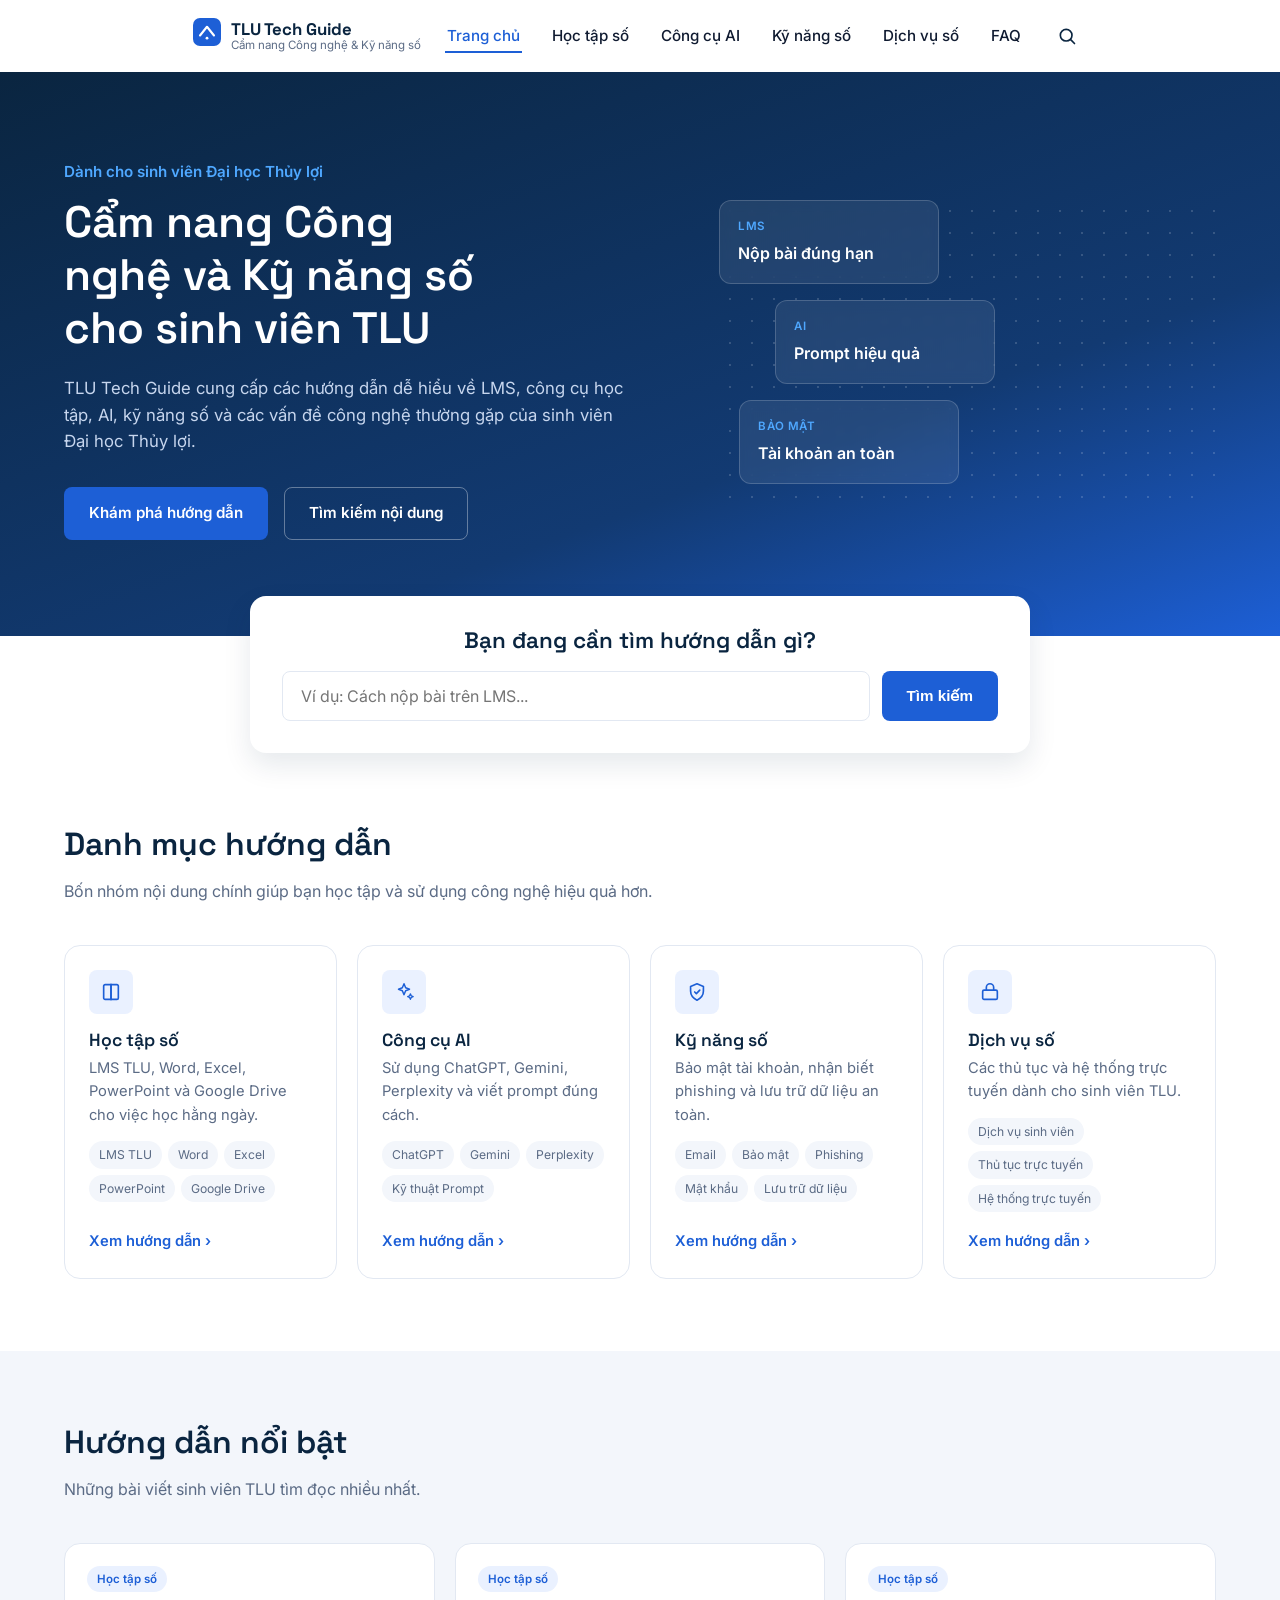
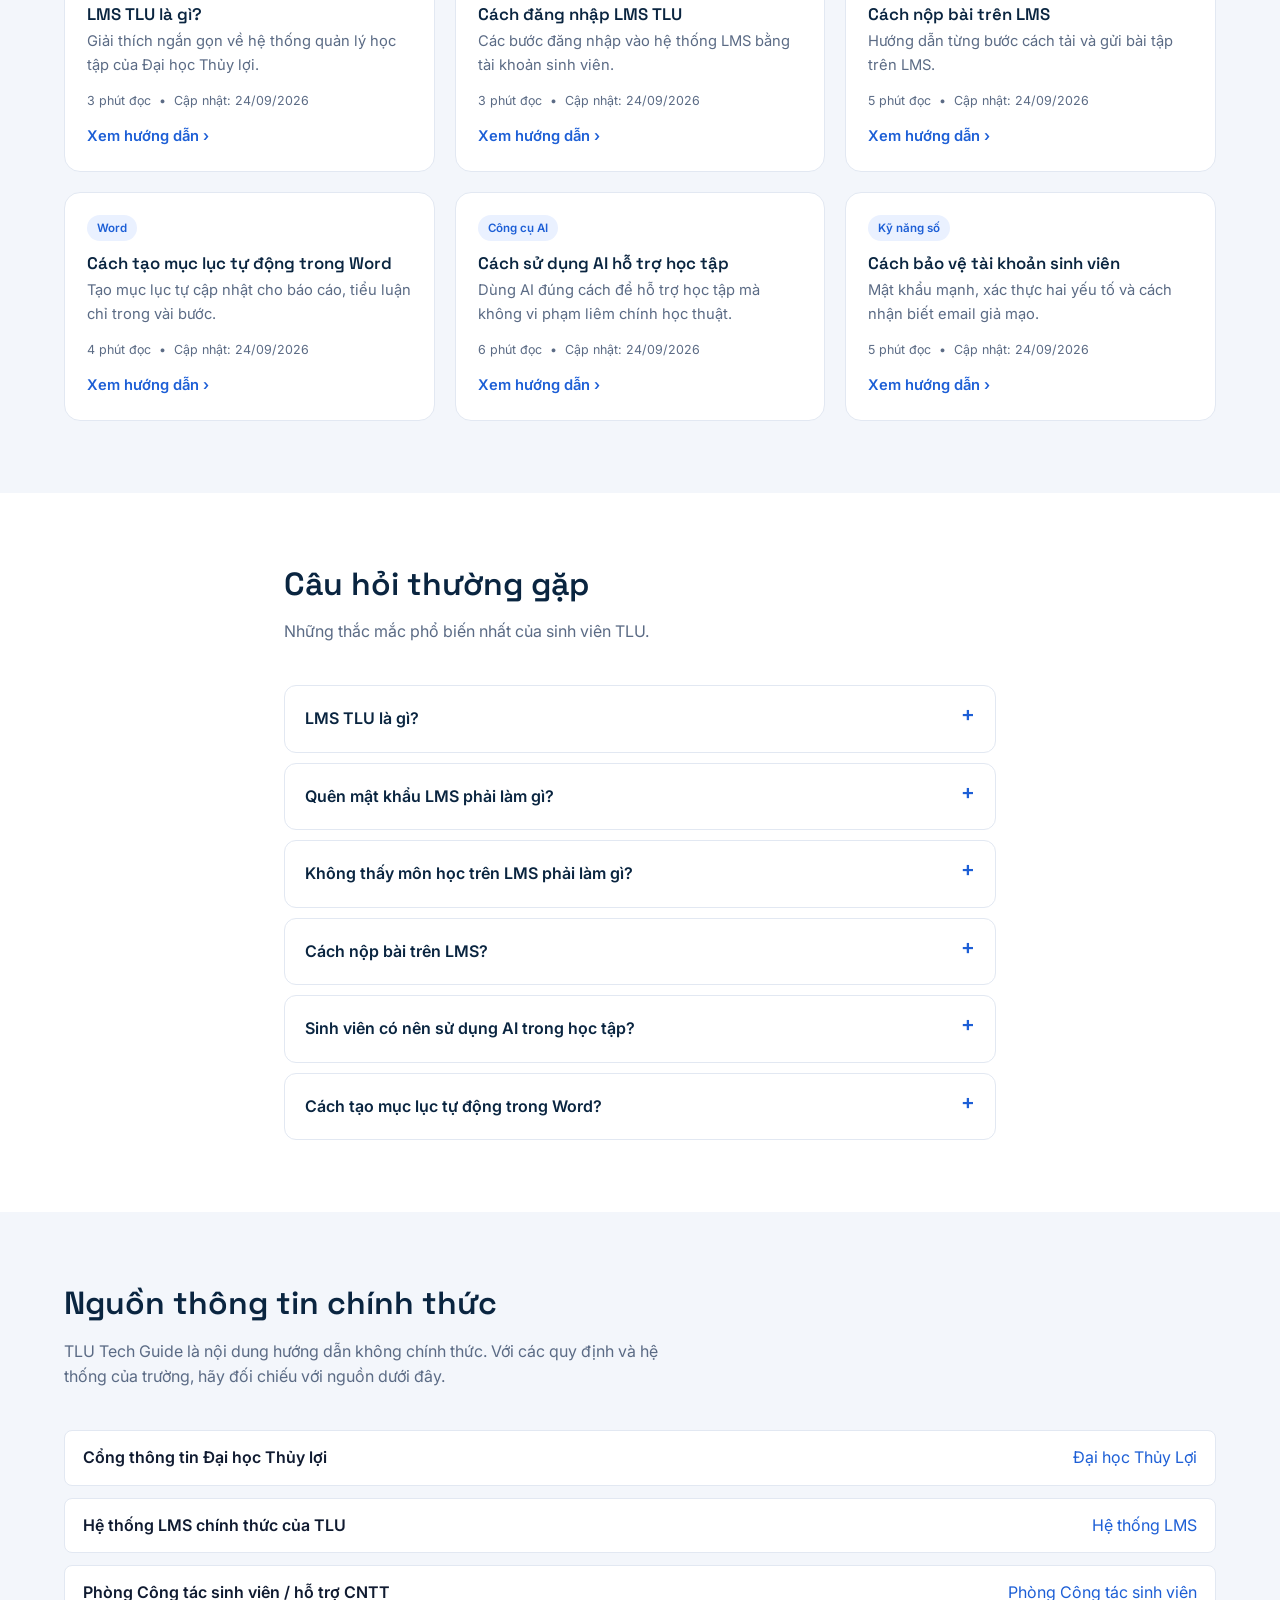
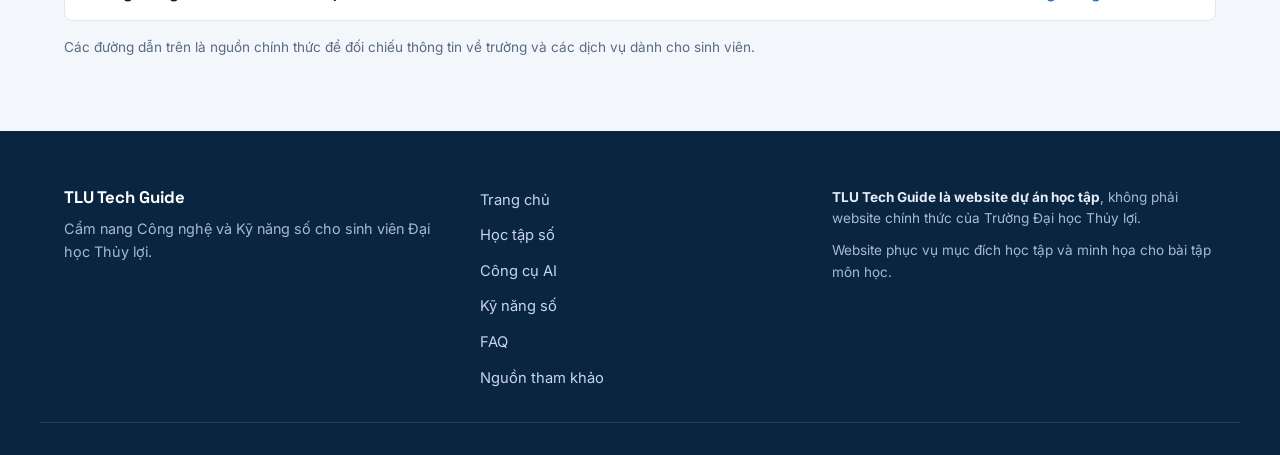
==== commit ab3f6ce0: "Initial website second" ====
--- a/index.html
+++ b/index.html
@@ -335,7 +335,7 @@
             <a href="https://tlu.edu.vn/phong-cong-tac-chinh-tri-va-quan-ly-sinh-vien-42888/">Phòng Công tác sinh viên</a>
           </li>
         </ul>
-        <p class="source-note">Các đường dẫn trên là placeholder, sẽ được thay bằng URL chính thức sau khi xác minh.</p>
+        <p class="source-note">Các đường dẫn trên là nguồn chính thức để đối chiếu thông tin về trường và các dịch vụ dành cho sinh viên.</p>
       </div>
     </section>
 
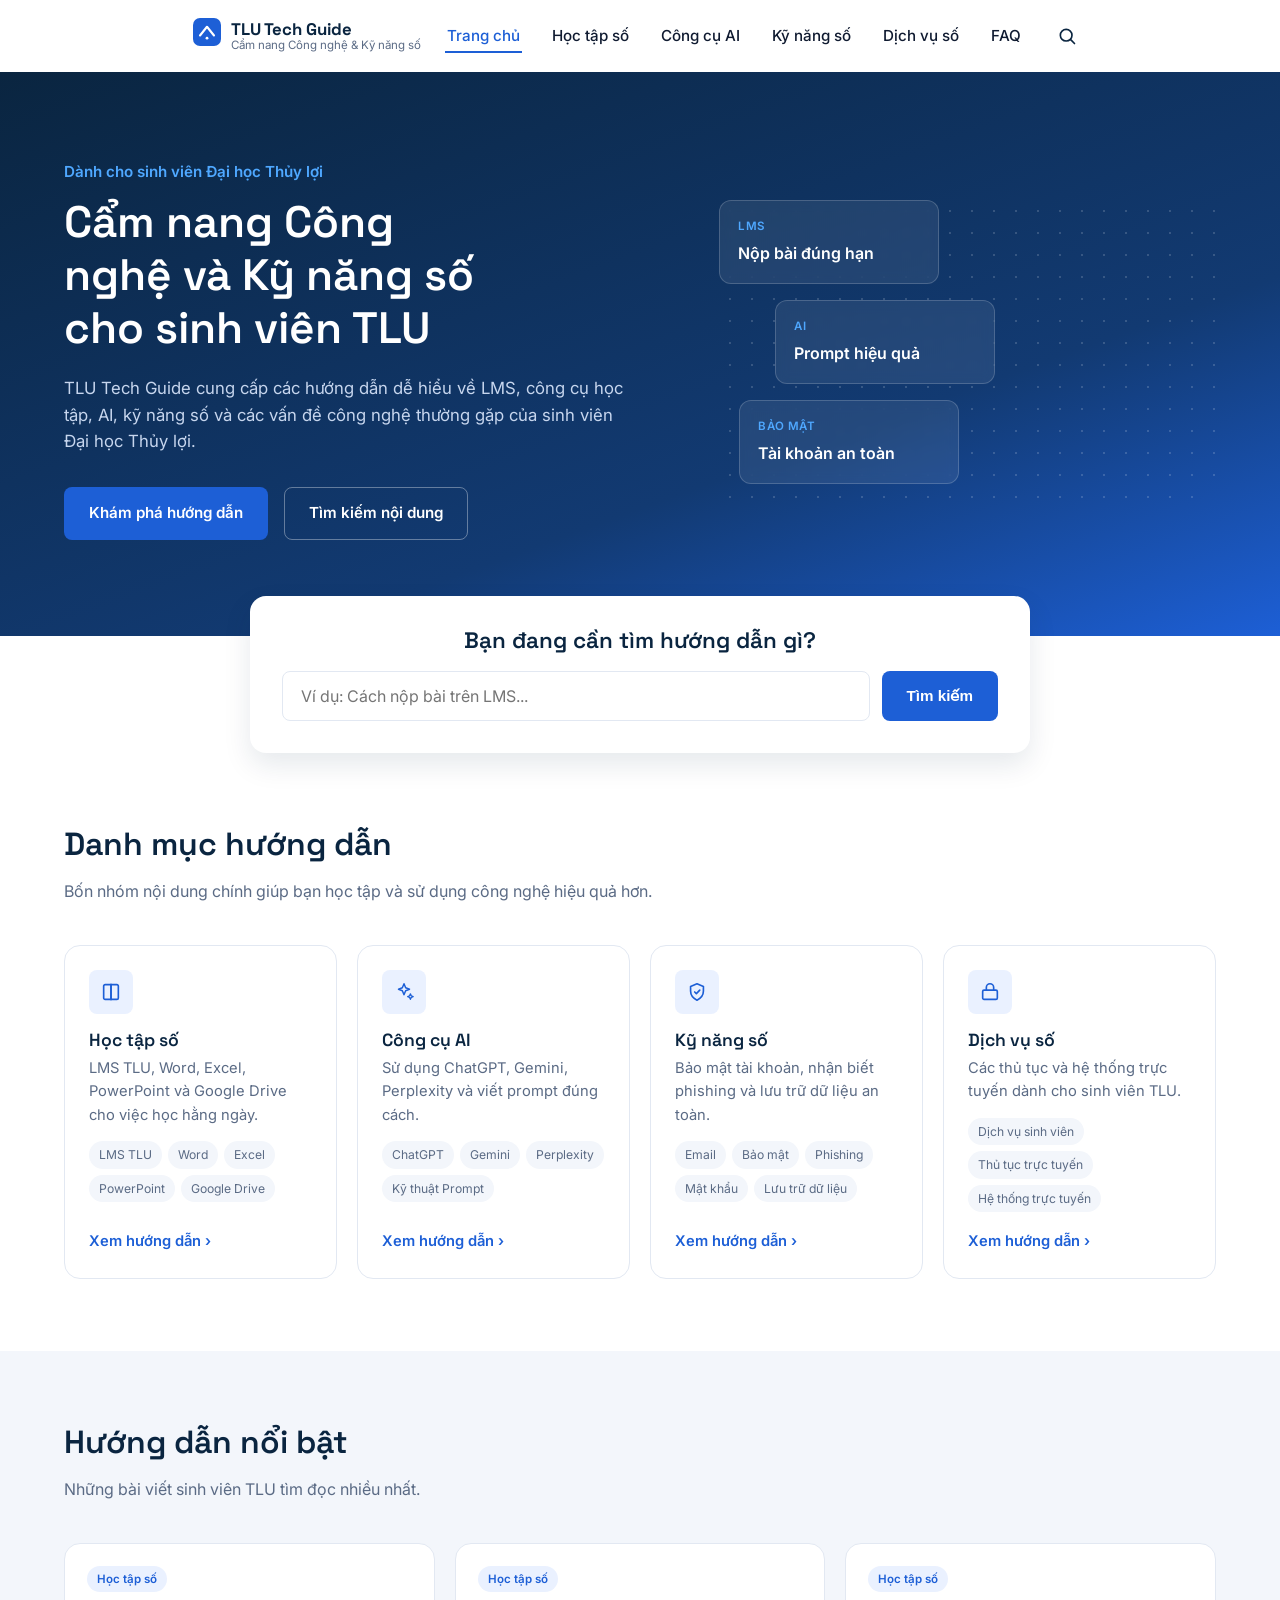
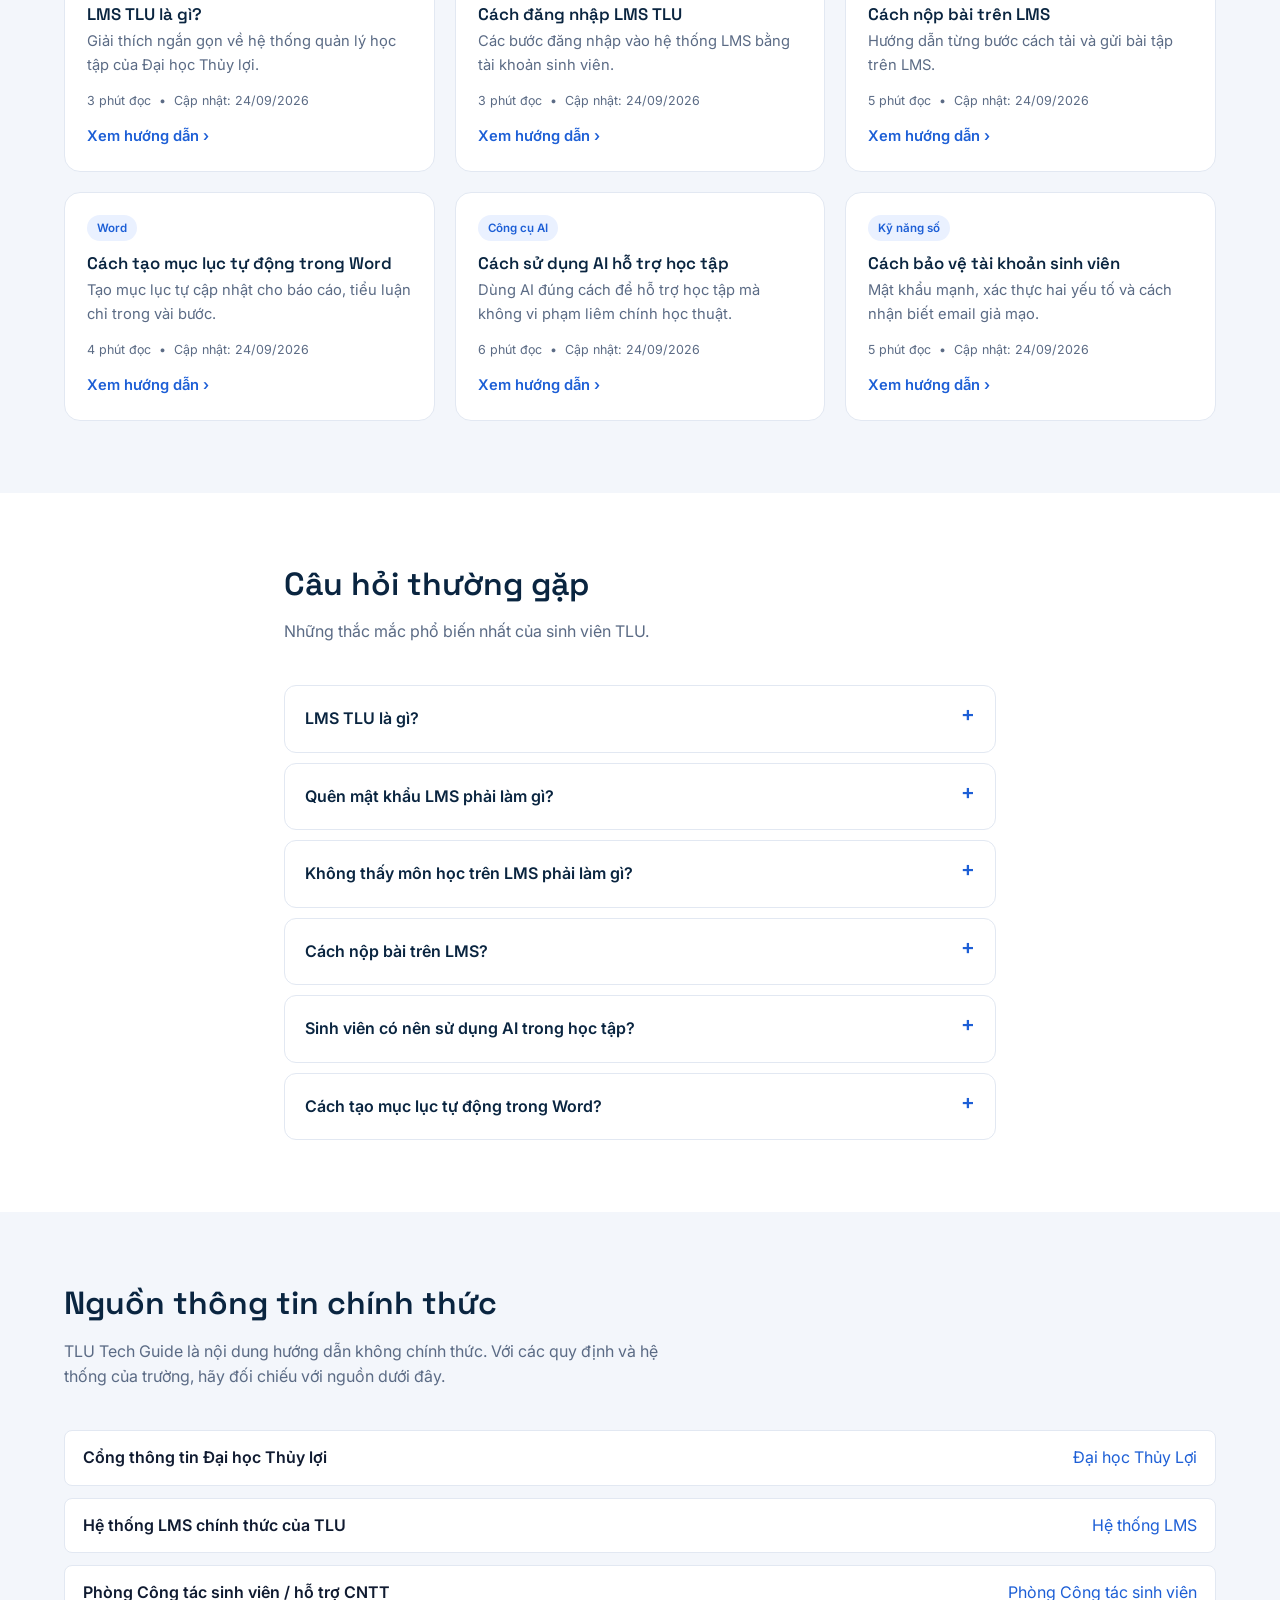
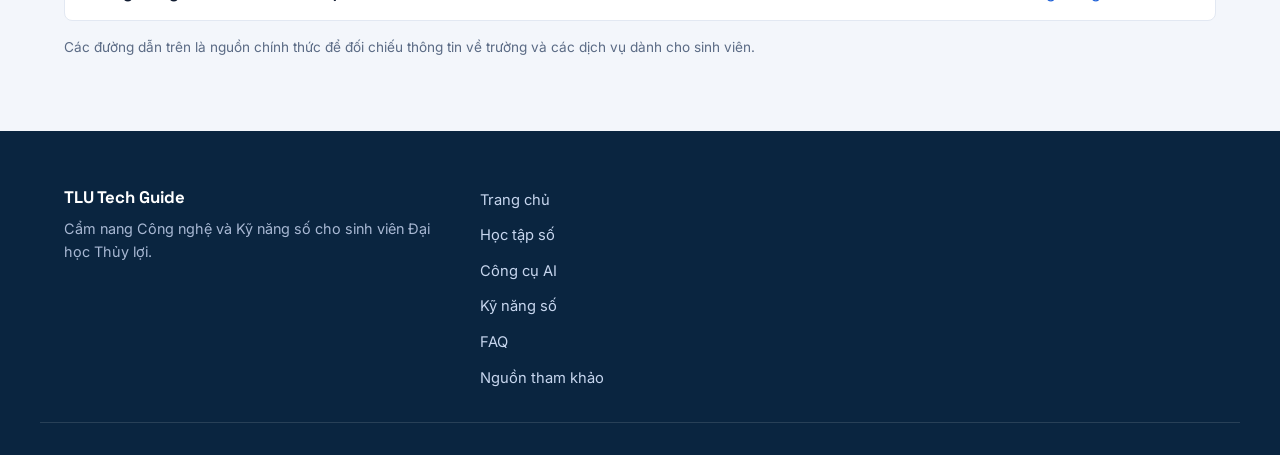
==== commit 5e7cf259: "Initial website finalfinalfinal" ====
--- a/index.html
+++ b/index.html
@@ -6,12 +6,12 @@
   <title>TLU Tech Guide – Cẩm nang Công nghệ và Kỹ năng số cho sinh viên Đại học Thủy lợi</title>
   <meta name="description" content="TLU Tech Guide cung cấp hướng dẫn dễ hiểu về LMS, Word, Excel, PowerPoint, công cụ AI và kỹ năng số dành cho sinh viên Đại học Thủy lợi.">
   <meta name="robots" content="index, follow">
-  <link rel="canonical" href="https://tlu-tech-guide.example/index.html">
+  <link rel="canonical" href="https://onetwotea.github.io/tlu-tech-guide/index.html">
   <meta property="og:title" content="TLU Tech Guide – Cẩm nang Công nghệ và Kỹ năng số cho sinh viên TLU">
   <meta property="og:description" content="Hướng dẫn dễ hiểu về LMS, Word, Excel, PowerPoint, công cụ AI và kỹ năng số dành cho sinh viên Đại học Thủy lợi.">
   <meta property="og:type" content="website">
-  <meta property="og:url" content="https://tlu-tech-guide.example/index.html">
-  <meta property="og:image" content="https://tlu-tech-guide.example/images/og-image.png">
+  <meta property="og:url" content="https://onetwotea.github.io/tlu-tech-guide/index.html">
+  <meta property="og:image" content="https://onetwotea.github.io/tlu-tech-guide/images/og-image.png">
   <meta property="og:locale" content="vi_VN">
   <link rel="preconnect" href="https://fonts.googleapis.com">
   <link rel="preconnect" href="https://fonts.gstatic.com" crossorigin>
@@ -25,20 +25,20 @@
     "@graph": [
       {
         "@type": "WebSite",
-        "@id": "https://tlu-tech-guide.example/#website",
-        "url": "https://tlu-tech-guide.example/index.html",
+        "@id": "https://onetwotea.github.io/tlu-tech-guide/#website",
+        "url": "https://onetwotea.github.io/tlu-tech-guide/index.html",
         "name": "TLU Tech Guide",
         "alternateName": "Cẩm nang Công nghệ và Kỹ năng số cho sinh viên Đại học Thủy lợi",
         "description": "TLU Tech Guide cung cấp các hướng dẫn dễ hiểu về LMS, công cụ học tập, AI, kỹ năng số và các vấn đề công nghệ thường gặp của sinh viên Đại học Thủy lợi.",
         "inLanguage": "vi",
-        "publisher": { "@id": "https://tlu-tech-guide.example/#organization" }
+        "publisher": { "@id": "https://onetwotea.github.io/tlu-tech-guide/#organization" }
       },
       {
         "@type": "Organization",
-        "@id": "https://tlu-tech-guide.example/#organization",
+        "@id": "https://onetwotea.github.io/tlu-tech-guide/#organization",
         "name": "TLU Tech Guide",
-        "url": "https://tlu-tech-guide.example/index.html",
-        "description": "TLU Tech Guide là website dự án học tập, không phải website chính thức của Trường Đại học Thủy lợi."
+        "url": "https://onetwotea.github.io/tlu-tech-guide/index.html",
+        "description": "Website hướng dẫn độc lập về công nghệ và kỹ năng số dành cho sinh viên Đại học Thủy lợi."
       }
     ]
   }
@@ -287,11 +287,11 @@
         <div class="faq-list" id="faqList">
           <details class="faq-item" data-keywords="lms tlu là gì">
             <summary>LMS TLU là gì?</summary>
-            <p>LMS TLU là hệ thống quản lý học tập trực tuyến của Đại học Thủy lợi, nơi sinh viên xem tài liệu, làm bài tập và theo dõi môn học. <em>[CẦN XÁC MINH VỚI NGUỒN CHÍNH THỨC]</em></p>
+            <p>LMS TLU là hệ thống quản lý học tập trực tuyến của Đại học Thủy lợi, nơi sinh viên xem tài liệu, làm bài tập và theo dõi môn học. .</p>
           </details>
           <details class="faq-item" data-keywords="quên mật khẩu lms">
             <summary>Quên mật khẩu LMS phải làm gì?</summary>
-            <p>Sử dụng chức năng khôi phục mật khẩu trên trang đăng nhập LMS, hoặc liên hệ đơn vị hỗ trợ CNTT của trường. <em>[CẦN XÁC MINH VỚI NGUỒN CHÍNH THỨC]</em></p>
+            <p>Sử dụng chức năng khôi phục mật khẩu trên trang đăng nhập LMS, hoặc liên hệ đơn vị hỗ trợ CNTT của trường. .</p>
           </details>
           <details class="faq-item" data-keywords="không thấy môn học lms">
             <summary>Không thấy môn học trên LMS phải làm gì?</summary>
@@ -362,10 +362,6 @@
         </ul>
       </nav>
 
-      <div class="footer-disclaimer">
-        <p><strong>TLU Tech Guide là website dự án học tập</strong>, không phải website chính thức của Trường Đại học Thủy lợi.</p>
-        <p>Website phục vụ mục đích học tập và minh họa cho bài tập môn học.</p>
-      </div>
     </div>
   </footer>
 
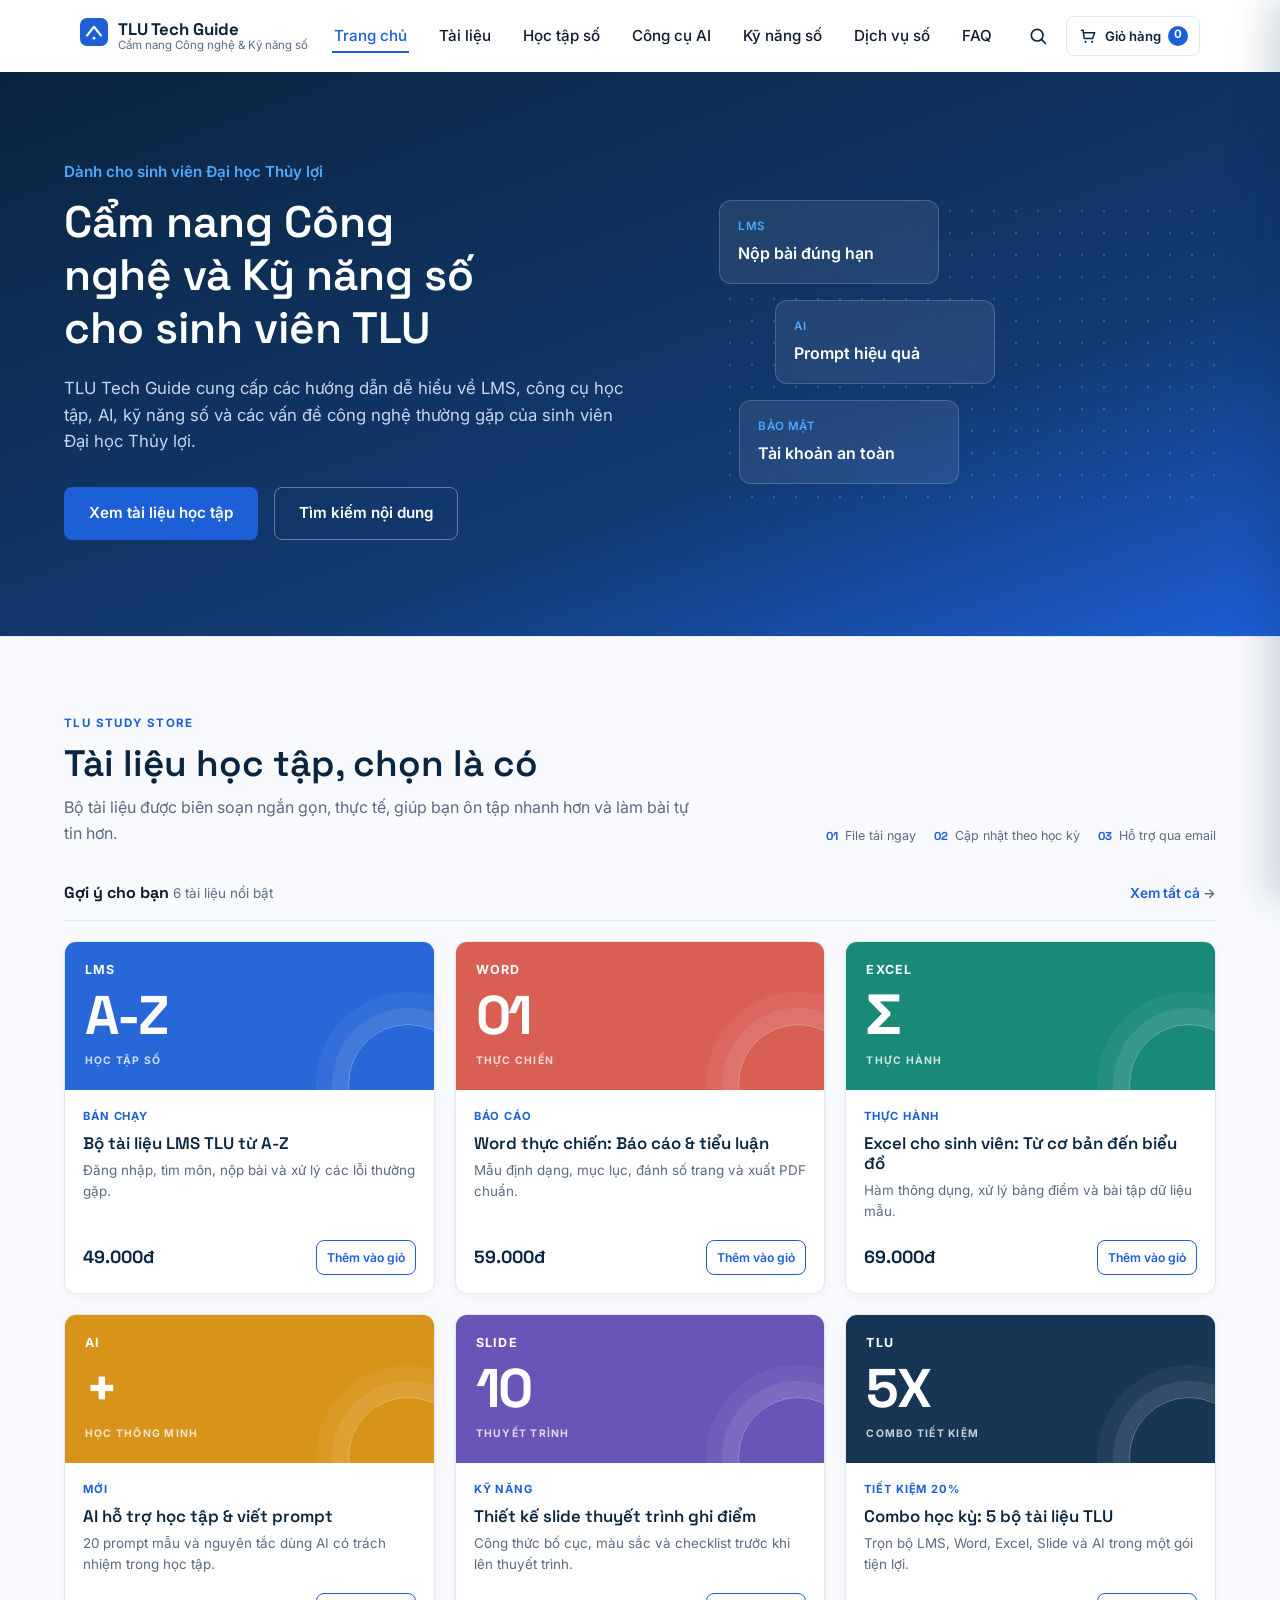
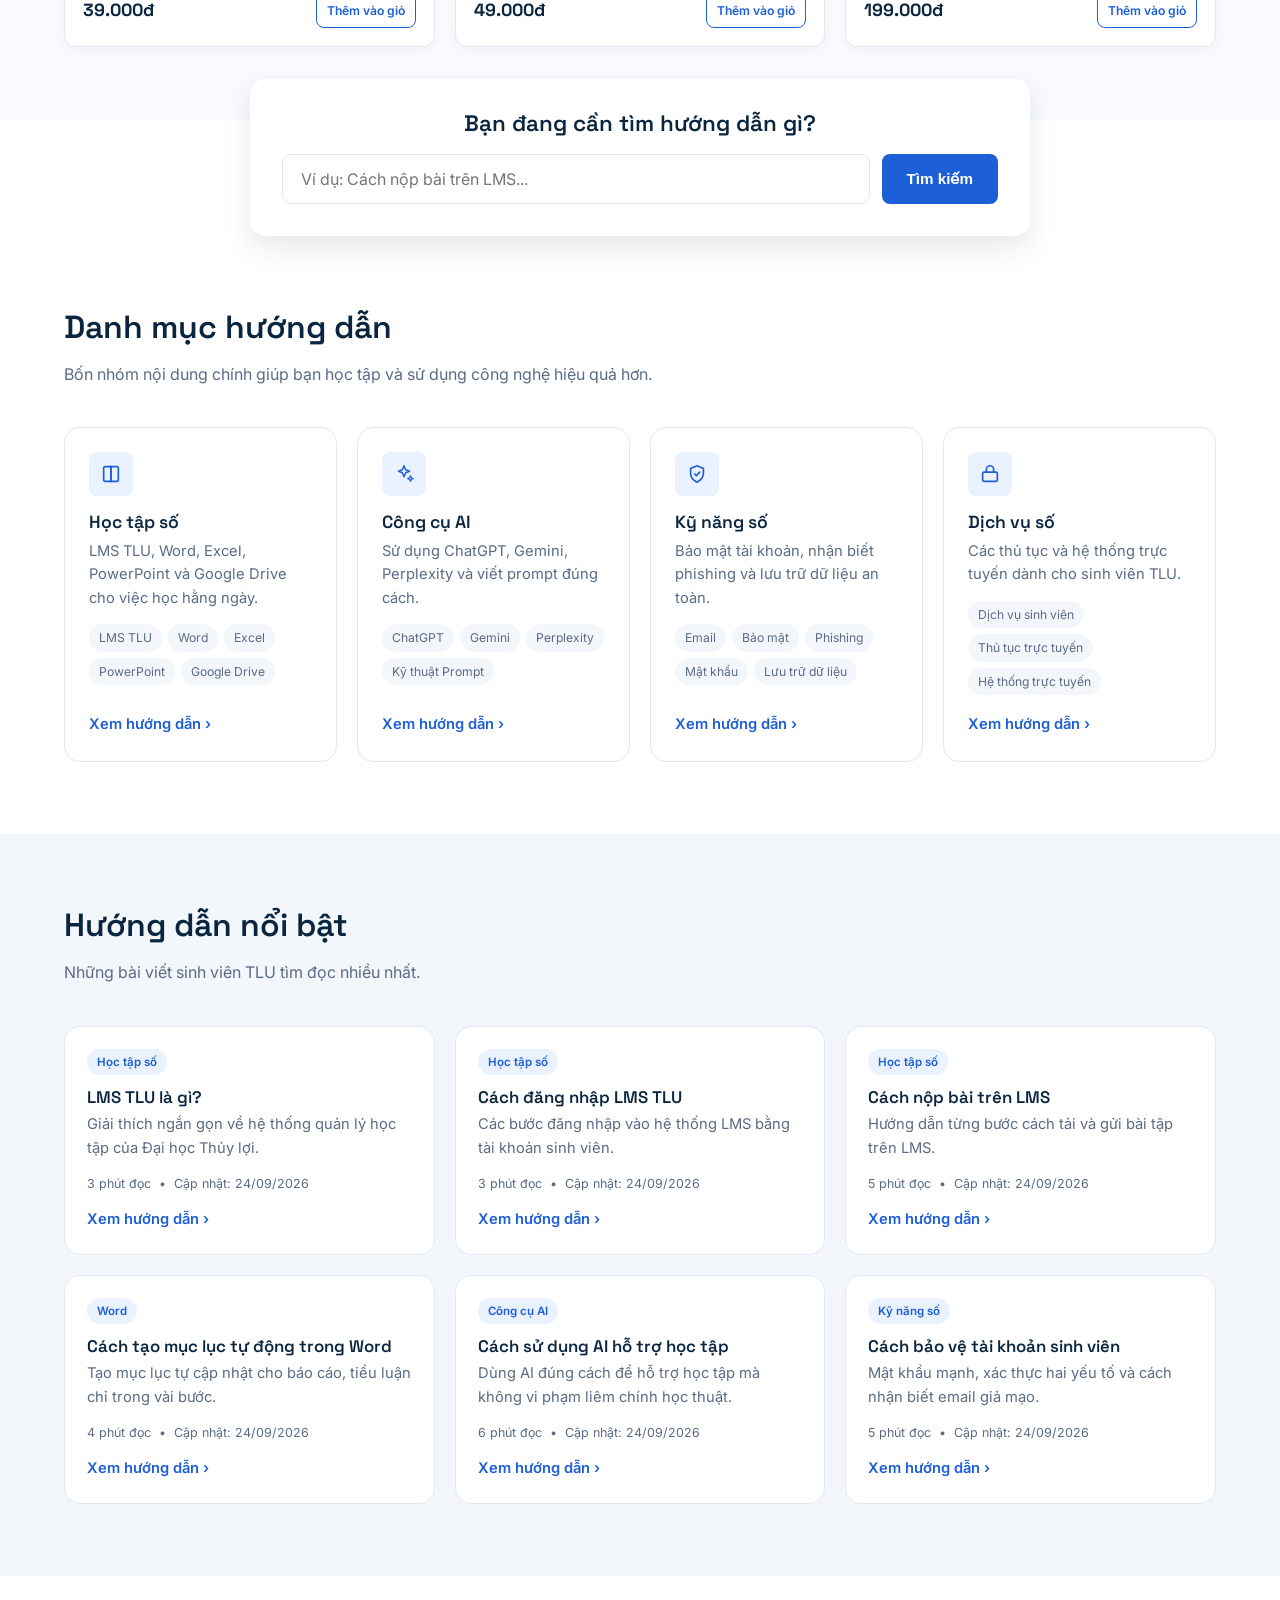
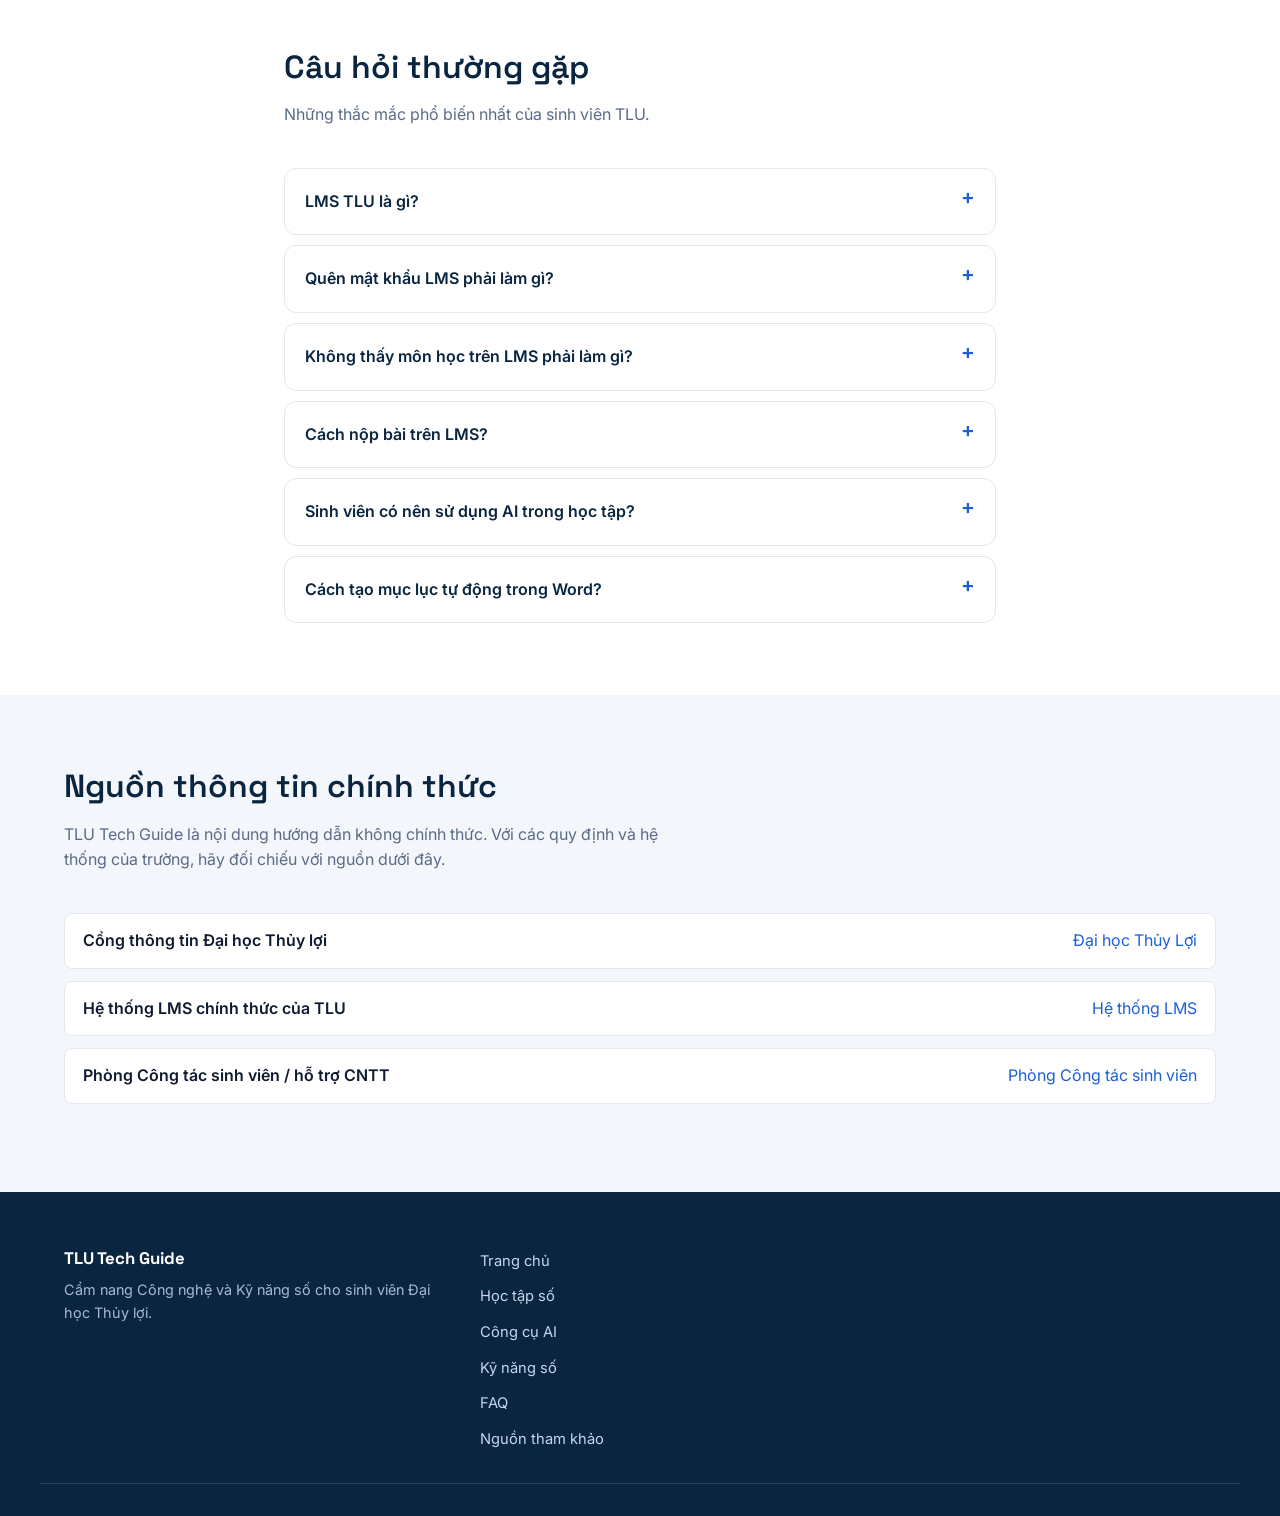
==== commit 076afbb2: "Initial website finalx5" ====
--- a/index.html
+++ b/index.html
@@ -3,8 +3,8 @@
 <head>
   <meta charset="UTF-8">
   <meta name="viewport" content="width=device-width, initial-scale=1.0">
-  <title>TLU Tech Guide – Cẩm nang Công nghệ và Kỹ năng số cho sinh viên Đại học Thủy lợi</title>
-  <meta name="description" content="TLU Tech Guide cung cấp hướng dẫn dễ hiểu về LMS, Word, Excel, PowerPoint, công cụ AI và kỹ năng số dành cho sinh viên Đại học Thủy lợi.">
+  <title>TLU Study Store – Tài liệu học tập cho sinh viên TLU</title>
+  <meta name="description" content="TLU Study Store cung cấp tài liệu học tập, cẩm nang kỹ năng số và bộ đề thực hành dành cho sinh viên Đại học Thủy lợi.">
   <meta name="robots" content="index, follow">
   <link rel="canonical" href="https://onetwotea.github.io/tlu-tech-guide/index.html">
   <meta property="og:title" content="TLU Tech Guide – Cẩm nang Công nghệ và Kỹ năng số cho sinh viên TLU">
@@ -66,6 +66,7 @@
       <nav class="main-nav" id="mainNav" aria-label="Menu chính">
         <ul>
           <li><a href="index.html" aria-current="page">Trang chủ</a></li>
+          <li><a href="#store">Tài liệu</a></li>
           <li><a href="pages/lms.html">Học tập số</a></li>
           <li><a href="pages/ai.html">Công cụ AI</a></li>
           <li><a href="pages/digital-skills.html">Kỹ năng số</a></li>
@@ -77,6 +78,10 @@
       <div class="header-actions">
         <button class="icon-btn" id="searchToggle" aria-label="Mở tìm kiếm" aria-expanded="false" aria-controls="heroSearch">
           <svg viewBox="0 0 24 24" width="20" height="20" fill="none"><circle cx="11" cy="11" r="7" stroke="currentColor" stroke-width="2"/><path d="M21 21l-4.3-4.3" stroke="currentColor" stroke-width="2" stroke-linecap="round"/></svg>
+        </button>
+        <button class="cart-btn" id="cartToggle" aria-label="Mở giỏ hàng" aria-expanded="false" aria-controls="cartDrawer">
+          <svg viewBox="0 0 24 24" width="20" height="20" fill="none" aria-hidden="true"><path d="M4 5h2l1.5 10h10L20 8H7" stroke="currentColor" stroke-width="1.8" stroke-linecap="round" stroke-linejoin="round"/><circle cx="9" cy="19" r="1.3" fill="currentColor"/><circle cx="17" cy="19" r="1.3" fill="currentColor"/></svg>
+          <span>Giỏ hàng</span><strong id="cartCount">0</strong>
         </button>
         <button class="hamburger" id="hamburgerBtn" aria-label="Mở menu" aria-expanded="false" aria-controls="mainNav">
           <span></span><span></span><span></span>
@@ -98,7 +103,7 @@
             AI, kỹ năng số và các vấn đề công nghệ thường gặp của sinh viên Đại học Thủy lợi.
           </p>
           <div class="hero-cta">
-            <a href="#categories" class="btn btn-primary">Khám phá hướng dẫn</a>
+            <a href="#store" class="btn btn-primary">Xem tài liệu học tập</a>
             <a href="#heroSearch" class="btn btn-ghost" id="heroSearchLink">Tìm kiếm nội dung</a>
           </div>
         </div>
@@ -117,6 +122,55 @@
             <span class="hero-card-title">Tài khoản an toàn</span>
           </div>
           <div class="hero-grid-dots"></div>
+        </div>
+      </div>
+    </section>
+
+    <!-- ============ CỬA HÀNG TÀI LIỆU ============ -->
+    <section class="section store-section" id="store" aria-labelledby="storeTitle">
+      <div class="container">
+        <div class="store-intro">
+          <div class="section-head">
+            <span class="eyebrow">TLU Study Store</span>
+            <h2 id="storeTitle">Tài liệu học tập, chọn là có</h2>
+            <p>Bộ tài liệu được biên soạn ngắn gọn, thực tế, giúp bạn ôn tập nhanh hơn và làm bài tự tin hơn.</p>
+          </div>
+          <div class="store-benefits" aria-label="Lợi ích khi mua tài liệu">
+            <span><b>01</b> File tải ngay</span>
+            <span><b>02</b> Cập nhật theo học kỳ</span>
+            <span><b>03</b> Hỗ trợ qua email</span>
+          </div>
+        </div>
+
+        <div class="product-toolbar">
+          <div><strong>Gợi ý cho bạn</strong><span> 6 tài liệu nổi bật</span></div>
+          <a href="#store" class="store-filter">Xem tất cả <span aria-hidden="true">→</span></a>
+        </div>
+        <div class="product-grid" id="productGrid">
+          <article class="product-card" data-product-id="lms-starter" data-product-name="Bộ tài liệu LMS TLU từ A-Z" data-product-price="49000">
+            <div class="product-cover cover-blue"><span>LMS</span><b>A-Z</b><small>HỌC TẬP SỐ</small></div>
+            <div class="product-body"><span class="product-category">Bán chạy</span><h3>Bộ tài liệu LMS TLU từ A-Z</h3><p>Đăng nhập, tìm môn, nộp bài và xử lý các lỗi thường gặp.</p><div class="product-bottom"><strong>49.000đ</strong><button class="add-to-cart" type="button">Thêm vào giỏ</button></div></div>
+          </article>
+          <article class="product-card" data-product-id="word-report" data-product-name="Word thực chiến: Báo cáo & tiểu luận" data-product-price="59000">
+            <div class="product-cover cover-coral"><span>WORD</span><b>01</b><small>THỰC CHIẾN</small></div>
+            <div class="product-body"><span class="product-category">Báo cáo</span><h3>Word thực chiến: Báo cáo &amp; tiểu luận</h3><p>Mẫu định dạng, mục lục, đánh số trang và xuất PDF chuẩn.</p><div class="product-bottom"><strong>59.000đ</strong><button class="add-to-cart" type="button">Thêm vào giỏ</button></div></div>
+          </article>
+          <article class="product-card" data-product-id="excel-data" data-product-name="Excel cho sinh viên: Từ cơ bản đến biểu đồ" data-product-price="69000">
+            <div class="product-cover cover-green"><span>EXCEL</span><b>Σ</b><small>THỰC HÀNH</small></div>
+            <div class="product-body"><span class="product-category">Thực hành</span><h3>Excel cho sinh viên: Từ cơ bản đến biểu đồ</h3><p>Hàm thông dụng, xử lý bảng điểm và bài tập dữ liệu mẫu.</p><div class="product-bottom"><strong>69.000đ</strong><button class="add-to-cart" type="button">Thêm vào giỏ</button></div></div>
+          </article>
+          <article class="product-card" data-product-id="ai-study" data-product-name="AI hỗ trợ học tập & viết prompt" data-product-price="39000">
+            <div class="product-cover cover-yellow"><span>AI</span><b>+</b><small>HỌC THÔNG MINH</small></div>
+            <div class="product-body"><span class="product-category">Mới</span><h3>AI hỗ trợ học tập &amp; viết prompt</h3><p>20 prompt mẫu và nguyên tắc dùng AI có trách nhiệm trong học tập.</p><div class="product-bottom"><strong>39.000đ</strong><button class="add-to-cart" type="button">Thêm vào giỏ</button></div></div>
+          </article>
+          <article class="product-card" data-product-id="presentation" data-product-name="Thiết kế slide thuyết trình ghi điểm" data-product-price="49000">
+            <div class="product-cover cover-purple"><span>SLIDE</span><b>10</b><small>THUYẾT TRÌNH</small></div>
+            <div class="product-body"><span class="product-category">Kỹ năng</span><h3>Thiết kế slide thuyết trình ghi điểm</h3><p>Công thức bố cục, màu sắc và checklist trước khi lên thuyết trình.</p><div class="product-bottom"><strong>49.000đ</strong><button class="add-to-cart" type="button">Thêm vào giỏ</button></div></div>
+          </article>
+          <article class="product-card" data-product-id="semester-pack" data-product-name="Combo học kỳ: 5 bộ tài liệu TLU" data-product-price="199000">
+            <div class="product-cover cover-navy"><span>TLU</span><b>5X</b><small>COMBO TIẾT KIỆM</small></div>
+            <div class="product-body"><span class="product-category">Tiết kiệm 20%</span><h3>Combo học kỳ: 5 bộ tài liệu TLU</h3><p>Trọn bộ LMS, Word, Excel, Slide và AI trong một gói tiện lợi.</p><div class="product-bottom"><strong>199.000đ</strong><button class="add-to-cart" type="button">Thêm vào giỏ</button></div></div>
+          </article>
         </div>
       </div>
     </section>
@@ -335,11 +389,19 @@
             <a href="https://tlu.edu.vn/phong-cong-tac-chinh-tri-va-quan-ly-sinh-vien-42888/">Phòng Công tác sinh viên</a>
           </li>
         </ul>
-        <p class="source-note">Các đường dẫn trên là nguồn chính thức để đối chiếu thông tin về trường và các dịch vụ dành cho sinh viên.</p>
       </div>
     </section>
 
   </main>
+
+  <!-- ============ GIỎ HÀNG ============ -->
+  <div class="cart-backdrop" id="cartBackdrop" hidden></div>
+  <aside class="cart-drawer" id="cartDrawer" aria-labelledby="cartTitle" aria-hidden="true">
+    <div class="cart-header"><div><span class="eyebrow">Đơn hàng của bạn</span><h2 id="cartTitle">Giỏ hàng</h2></div><button class="icon-btn" id="cartClose" aria-label="Đóng giỏ hàng">×</button></div>
+    <div class="cart-items" id="cartItems"></div>
+    <div class="cart-empty" id="cartEmpty"><span class="cart-empty-icon">＋</span><strong>Giỏ hàng đang trống</strong><p>Chọn tài liệu bạn cần, rồi quay lại đây để đặt mua.</p></div>
+    <div class="cart-footer" id="cartFooter" hidden><div class="cart-total"><span>Tạm tính</span><strong id="cartTotal">0đ</strong></div><button class="btn btn-primary checkout-btn" id="checkoutBtn" type="button">Đặt mua tài liệu</button><small>Thanh toán và nhận link tải qua email sau khi xác nhận đơn.</small></div>
+  </aside>
 
   <!-- ============ FOOTER ============ -->
   <footer class="site-footer">
--- a/css/style.css
+++ b/css/style.css
@@ -162,6 +162,21 @@
 
 .header-actions { display: flex; align-items: center; gap: 8px; }
 
+.cart-btn {
+  display: inline-flex;
+  align-items: center;
+  gap: 7px;
+  border: 1px solid var(--color-border);
+  background: var(--color-white);
+  color: var(--color-navy);
+  border-radius: var(--radius-sm);
+  padding: 9px 11px;
+  font: 600 0.82rem var(--font-body);
+  cursor: pointer;
+}
+.cart-btn:hover { border-color: var(--color-blue); color: var(--color-blue); }
+.cart-btn strong { min-width: 20px; height: 20px; padding: 1px 5px; border-radius: 99px; background: var(--color-blue); color: var(--color-white); font-size: 0.72rem; text-align: center; }
+
 .icon-btn {
   background: none;
   border: none;
@@ -320,6 +335,65 @@
   margin-bottom: 2px;
 }
 .search-empty { color: var(--color-muted); font-size: 0.95rem; }
+
+/* 6. CỬA HÀNG TÀI LIỆU */
+.store-section { background: #F8FAFD; border-top: 1px solid var(--color-border); }
+.store-intro { display: flex; justify-content: space-between; align-items: flex-end; gap: 32px; margin-bottom: 34px; }
+.store-intro .section-head { margin-bottom: 0; }
+.eyebrow { display: inline-block; color: var(--color-blue); font-size: 0.72rem; font-weight: 700; letter-spacing: 0.12em; text-transform: uppercase; margin-bottom: 10px; }
+.store-intro h2 { font-size: clamp(1.8rem, 3vw, 2.3rem); margin-bottom: 9px; }
+.store-benefits { display: flex; gap: 18px; flex-wrap: wrap; justify-content: flex-end; color: var(--color-muted); font-size: 0.78rem; }
+.store-benefits span { display: flex; align-items: center; gap: 7px; white-space: nowrap; }
+.store-benefits b { color: var(--color-blue); font-family: var(--font-head); font-size: 0.72rem; }
+.product-toolbar { display: flex; justify-content: space-between; align-items: center; padding-bottom: 14px; border-bottom: 1px solid var(--color-border); margin-bottom: 20px; color: var(--color-ink); }
+.product-toolbar strong { font-family: var(--font-head); }
+.product-toolbar span { color: var(--color-muted); font-size: 0.84rem; }
+.store-filter { color: var(--color-blue); font-size: 0.86rem; font-weight: 600; }
+.product-grid { display: grid; grid-template-columns: repeat(3, 1fr); gap: 20px; }
+.product-card { background: var(--color-white); border: 1px solid var(--color-border); border-radius: var(--radius-md); overflow: hidden; display: flex; flex-direction: column; box-shadow: 0 3px 12px rgba(10, 37, 64, 0.04); transition: transform .18s ease, box-shadow .18s ease; }
+.product-card:hover { transform: translateY(-4px); box-shadow: var(--shadow-md); }
+.product-cover { min-height: 148px; padding: 20px; color: var(--color-white); position: relative; overflow: hidden; display: flex; flex-direction: column; justify-content: space-between; }
+.product-cover::after { content: ''; position: absolute; width: 120px; height: 120px; border: 1px solid rgba(255,255,255,.32); border-radius: 50%; right: -34px; bottom: -54px; box-shadow: 0 0 0 16px rgba(255,255,255,.08), 0 0 0 32px rgba(255,255,255,.05); }
+.product-cover span, .product-cover small, .product-cover b { position: relative; z-index: 1; }
+.product-cover span { font: 700 0.78rem var(--font-body); letter-spacing: .1em; }
+.product-cover b { font: 700 3.4rem/0.9 var(--font-head); letter-spacing: -.04em; }
+.product-cover small { font-size: .65rem; font-weight: 700; letter-spacing: .12em; opacity: .78; }
+.cover-blue { background: #2767D7; }.cover-coral { background: #D95F55; }.cover-green { background: #198A78; }.cover-yellow { background: #D89418; }.cover-purple { background: #6955B7; }.cover-navy { background: #173554; }
+.product-body { padding: 18px; display: flex; flex-direction: column; flex: 1; }
+.product-category { color: var(--color-blue); font-size: .7rem; font-weight: 700; text-transform: uppercase; letter-spacing: .08em; }
+.product-body h3 { font-size: 1.05rem; margin: 7px 0 7px; }
+.product-body p { font-size: .84rem; line-height: 1.55; margin-bottom: 18px; }
+.product-bottom { margin-top: auto; display: flex; align-items: center; justify-content: space-between; gap: 8px; }
+.product-bottom strong { color: var(--color-navy); font: 700 1.1rem var(--font-head); white-space: nowrap; }
+.add-to-cart { border: 1px solid var(--color-blue); background: transparent; color: var(--color-blue); border-radius: var(--radius-sm); padding: 9px 10px; font: 600 .76rem var(--font-body); cursor: pointer; }
+.add-to-cart:hover, .add-to-cart.is-added { background: var(--color-blue); color: var(--color-white); }
+
+/* 7. GIỎ HÀNG */
+.cart-backdrop { position: fixed; inset: 0; z-index: 140; background: rgba(10, 25, 45, .46); }
+.cart-drawer { position: fixed; z-index: 150; top: 0; right: 0; width: min(430px, 100vw); height: 100dvh; background: var(--color-white); box-shadow: -12px 0 36px rgba(10, 37, 64, .18); transform: translateX(100%); transition: transform .25s ease; display: flex; flex-direction: column; }
+.cart-drawer.is-open { transform: translateX(0); }
+.cart-header { display: flex; align-items: flex-start; justify-content: space-between; padding: 28px 24px 20px; border-bottom: 1px solid var(--color-border); }
+.cart-header h2 { font-size: 1.55rem; margin: 0; }
+.cart-header .eyebrow { margin-bottom: 3px; }
+.cart-header .icon-btn { font-size: 1.8rem; font-weight: 300; }
+.cart-items { overflow-y: auto; padding: 8px 24px; }
+.cart-line { display: grid; grid-template-columns: 1fr auto; gap: 10px; padding: 16px 0; border-bottom: 1px solid var(--color-border); }
+.cart-line h3 { font-size: .92rem; margin: 0 0 5px; }
+.cart-line-price { font-size: .84rem; color: var(--color-blue); font-weight: 700; }
+.cart-line-controls { display: flex; align-items: center; gap: 8px; margin-top: 10px; }
+.qty-btn { width: 26px; height: 26px; border: 1px solid var(--color-border); background: var(--color-white); border-radius: 5px; color: var(--color-navy); cursor: pointer; }
+.qty-btn:hover { border-color: var(--color-blue); color: var(--color-blue); }
+.remove-item { border: 0; background: transparent; color: var(--color-muted); font-size: .76rem; cursor: pointer; padding: 0; }
+.remove-item:hover { color: #D6455A; }
+.cart-empty { text-align: center; padding: 72px 32px; color: var(--color-muted); }
+.cart-empty-icon { display: grid; place-items: center; width: 52px; height: 52px; margin: 0 auto 16px; border-radius: 50%; background: var(--color-bg); color: var(--color-blue); font-size: 1.8rem; }
+.cart-empty strong { display: block; color: var(--color-navy); margin-bottom: 5px; }
+.cart-empty p { font-size: .86rem; }
+.cart-footer { margin-top: auto; padding: 20px 24px 26px; border-top: 1px solid var(--color-border); background: #FBFCFE; }
+.cart-total { display: flex; justify-content: space-between; align-items: center; margin-bottom: 16px; color: var(--color-muted); }
+.cart-total strong { color: var(--color-navy); font: 700 1.25rem var(--font-head); }
+.checkout-btn { width: 100%; }
+.cart-footer small { display: block; margin-top: 10px; text-align: center; color: var(--color-muted); font-size: .7rem; }
 
 /* 6. CATEGORY CARDS
    ========================================================================== */
@@ -655,6 +729,7 @@
 @media (max-width: 1023px) {
   .category-grid { grid-template-columns: repeat(2, 1fr); }
   .guide-grid { grid-template-columns: repeat(2, 1fr); }
+  .product-grid { grid-template-columns: repeat(2, 1fr); }
   .hero-inner { grid-template-columns: 1fr; }
   .hero-visual { display: none; }
   .footer-inner { grid-template-columns: 1fr 1fr; }
@@ -662,6 +737,9 @@
 
 @media (max-width: 767px) {
   .section { padding: 56px 0; }
+
+  .cart-btn { padding: 9px; }
+  .cart-btn span { display: none; }
 
   .main-nav {
     position: fixed;
@@ -701,6 +779,10 @@
 
   .category-grid { grid-template-columns: 1fr; }
   .guide-grid { grid-template-columns: 1fr; }
+  .store-intro { display: block; }
+  .store-benefits { justify-content: flex-start; margin-top: 22px; gap: 10px 16px; }
+  .product-grid { grid-template-columns: 1fr; }
+  .product-cover { min-height: 132px; }
 
   .footer-inner { grid-template-columns: 1fr; }
 
